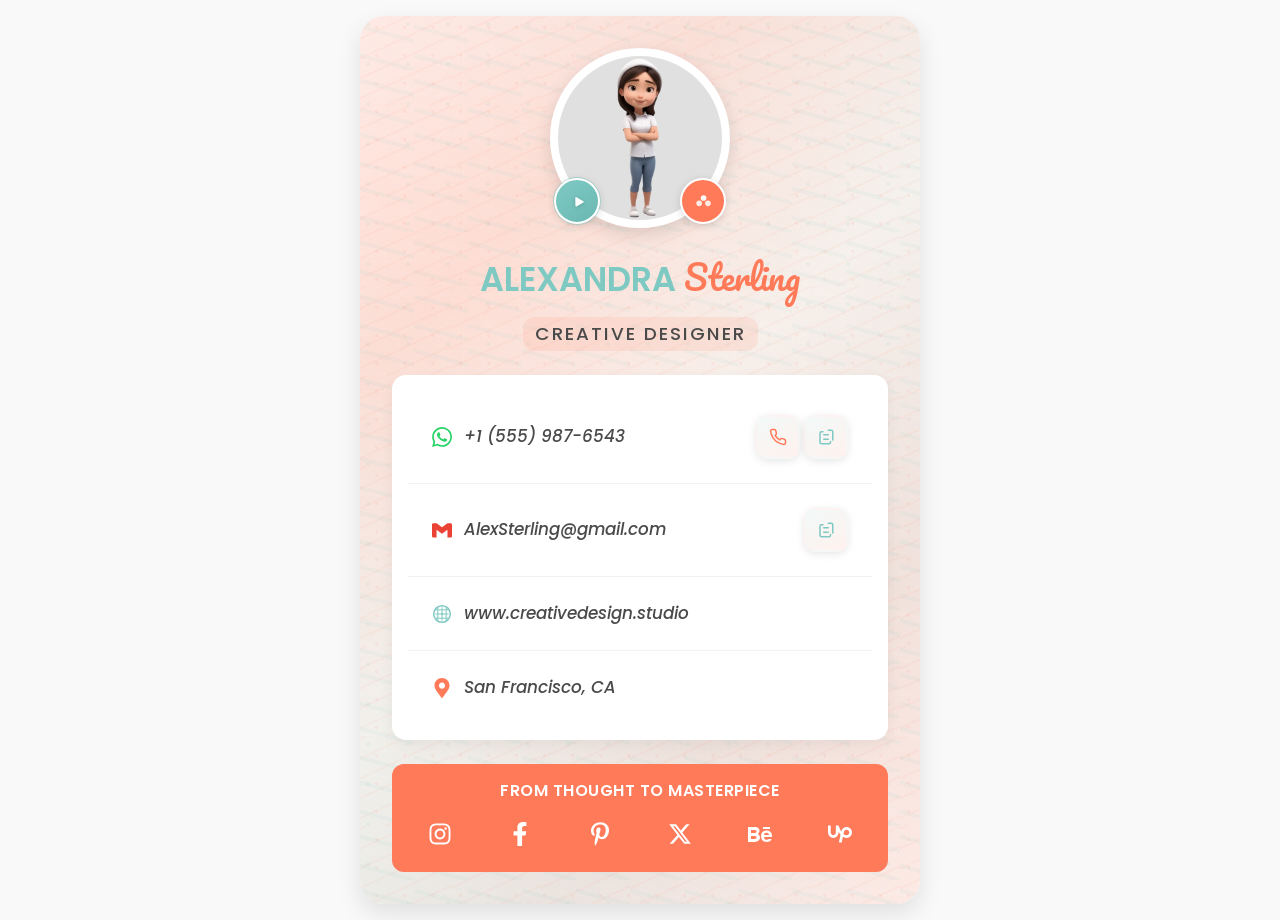
==== index.html @ e5731278 "Add files via upload" ====
<!DOCTYPE html>
<html lang="en">
<head>
  <meta charset="UTF-8">
  <meta name="viewport" content="width=device-width, initial-scale=1.0, viewport-fit=cover">
  <meta name="theme-color" content="#7FC9C3">
  <title>Alexandra Sterling - Creative Designer</title>
  
  <!-- Favicon and Icons -->
  <link rel="icon" type="image/svg+xml" href="assets/icons/favicon/svg/favicon.svg">
  <link rel="icon" type="image/x-icon" href="assets/icons/favicon/ico/favicon.ico">
  <link rel="icon" type="image/png" sizes="16x16" href="assets/icons/favicon/png/favicon-16x16.png">
  <link rel="icon" type="image/png" sizes="32x32" href="assets/icons/favicon/png/favicon-32x32.png">
  <link rel="apple-touch-icon" sizes="180x180" href="assets/icons/favicon/png/apple-touch-icon.png">
  <link rel="icon" type="image/png" sizes="192x192" href="assets/icons/favicon/png/android-chrome-192x192.png">
  <link rel="icon" type="image/png" sizes="512x512" href="assets/icons/favicon/png/android-chrome-512x512.png">
  <link rel="manifest" href="/manifest.webmanifest">
  <script>
    (function() {
      window.__dbcInstallPromptEvent = null;

      function captureInstallPrompt(event) {
        event.preventDefault();
        window.__dbcInstallPromptEvent = event;
        window.dispatchEvent(new CustomEvent('dbcinstallpromptready', { detail: event }));
      }

      window.addEventListener('beforeinstallprompt', captureInstallPrompt);

      if (!('serviceWorker' in navigator) || window.location.protocol === 'file:') {
        return;
      }

      navigator.serviceWorker.register('/sw.js', { scope: '/' })
        .then(function() { return navigator.serviceWorker.ready; })
        .then(function() {
          window.dispatchEvent(new CustomEvent('dbcserviceworkerready'));
        })
        .catch(function() {});

      navigator.serviceWorker.addEventListener('controllerchange', function() {
        if (!navigator.serviceWorker.controller) {
          return;
        }

        try {
          if (sessionStorage.getItem('dbc-sw-reloaded') === '1') {
            return;
          }
          sessionStorage.setItem('dbc-sw-reloaded', '1');
        } catch (error) {
          return;
        }

        window.location.reload();
      });
    })();
  </script>
  <meta name="mobile-web-app-capable" content="yes">
  <meta name="apple-mobile-web-app-capable" content="yes">
  <meta name="apple-mobile-web-app-status-bar-style" content="default">
  <meta name="apple-mobile-web-app-title" content="Alexandra Sterling">
  
  <!-- Meta Tags for Better SEO and Social Sharing -->
  <meta name="description" content="Alexandra Sterling - Creative Designer. From Thought to Masterpiece. Professional web design and creative services.">
  <meta name="keywords" content="Alexandra Sterling, Creative Designer, Web Design, UI/UX, Digital Business Card">
  <meta name="author" content="Alexandra Sterling">
  
  <!-- Open Graph Meta Tags -->
  <meta property="og:title" content="Alexandra Sterling - Creative Designer">
  <meta property="og:description" content="Professional Creative Designer - From Thought to Masterpiece">
  <meta property="og:type" content="website">
  <meta property="og:site_name" content="Alexandra Sterling">
  <meta property="og:image" content="assets/images/Owner.webp">
  
  <!-- Twitter Card Meta Tags -->
  <meta name="twitter:card" content="summary_large_image">
  <meta name="twitter:title" content="Alexandra Sterling - Creative Designer">
  <meta name="twitter:description" content="Professional Creative Designer - From Thought to Masterpiece">
  <meta name="twitter:image" content="assets/images/Owner.webp">
  
  <link rel="canonical" href="/">
  <!-- Google Fonts -->
  <link rel="preconnect" href="https://fonts.googleapis.com">
  <link rel="preconnect" href="https://fonts.gstatic.com" crossorigin>
  <link href="https://fonts.googleapis.com/css2?family=Pacifico&family=Poppins:wght@300;400;500;600&display=swap" rel="stylesheet">
  <link rel="preload" href="assets/images/Owner.webp" as="image" type="image/webp">
  
  <!-- CSS Modules -->
  <link rel="stylesheet" href="styles/variables.css">
  <link rel="stylesheet" href="styles/base.css">
  <link rel="stylesheet" href="styles/components.css">
  <link rel="stylesheet" href="styles/animations.css">
  <link rel="stylesheet" href="styles/responsive.css">
</head>
<body>
  <a class="skip-link" href="#main-content">Skip to card content</a>

  <!-- PWA Install Banner -->
  <div id="install-banner"
       class="install-banner"
       role="dialog"
       aria-labelledby="install-banner-title"
       aria-hidden="true"
       hidden>
    <div class="install-banner__panel">
      <div class="install-banner__accent-bar" aria-hidden="true"></div>
      <button type="button"
              class="install-banner__close"
              aria-label="Close install prompt">
        <svg width="18" height="18" viewBox="0 0 24 24" fill="currentColor" aria-hidden="true">
          <path d="M19 6.41L17.59 5 12 10.59 6.41 5 5 6.41 10.59 12 5 17.59 6.41 19 12 13.41 17.59 19 19 17.59 13.41 12z"/>
        </svg>
      </button>
      <div class="install-banner__content">
        <div class="install-banner__title-row">
          <span class="install-banner__icon" aria-hidden="true">
            <svg width="18" height="18" viewBox="0 0 24 24" fill="none">
              <path d="M12 2L3 7v10l9 5 9-5V7l-9-5z" stroke="currentColor" stroke-width="1.8" stroke-linejoin="round"/>
              <path d="M12 12l9-5M12 12v10M12 12L3 7" stroke="currentColor" stroke-width="1.8" stroke-linejoin="round"/>
            </svg>
          </span>
          <div class="install-banner__copy">
            <h2 id="install-banner-title" class="install-banner__title">Install Card</h2>
            <p class="install-banner__text">One-tap access anytime.</p>
          </div>
        </div>
        <p class="install-banner__guide" id="install-banner-guide" hidden aria-live="polite"></p>
      </div>
      <div class="install-banner__actions">
        <button type="button" class="install-banner__action">Install</button>
        <button type="button" class="install-banner__dismiss">Not now</button>
      </div>
    </div>
  </div>

  <article id="main-content" class="business-card">
    <header>
      <figure class="avatar-container">
        <!-- Avatar Image -->
        <img id="avatar" 
             class="avatar" 
             src="assets/images/Owner.webp" 
             alt="Profile photo of Alexandra Sterling" 
             loading="lazy">

        <!-- Showcase video — bottom-left play trigger -->
        <button type="button"
                id="showcase-play-btn"
                class="showcase-play"
                aria-label="Play studio moment"
                aria-haspopup="dialog"
                aria-controls="video-modal"
                hidden>
          <span class="showcase-play__ring" aria-hidden="true"></span>
          <svg class="showcase-play__icon" viewBox="0 0 24 24" fill="none" aria-hidden="true">
            <path d="M9.5 7.2v9.6c0 .62.67 1.01 1.22.72l7.8-4.56a.85.85 0 000-1.44l-7.8-4.56A.85.85 0 009.5 7.2z" fill="currentColor"/>
          </svg>
        </button>
        
        <!-- Action Flower: QR · Save · Share -->
        <div class="action-flower" id="action-flower">
          <button type="button"
                  class="action-flower__hub"
                  aria-expanded="false"
                  aria-controls="action-flower-petals"
                  aria-label="Open card actions">
            <svg class="action-flower__hub-icon action-flower__hub-icon--bud" viewBox="0 0 24 24" fill="none" aria-hidden="true">
              <circle cx="12" cy="8" r="3.2" fill="white" opacity="0.95"/>
              <circle cx="7" cy="14" r="3.2" fill="white" opacity="0.85"/>
              <circle cx="17" cy="14" r="3.2" fill="white" opacity="0.85"/>
            </svg>
            <svg class="action-flower__hub-icon action-flower__hub-icon--close" viewBox="0 0 24 24" fill="none" aria-hidden="true">
              <path d="M18 6L6 18M6 6l12 12" stroke="white" stroke-width="2.2" stroke-linecap="round"/>
            </svg>
          </button>

          <div class="action-flower__petals" id="action-flower-petals" role="group" aria-label="Card actions">
            <button type="button"
                    class="action-flower__petal action-flower__petal--qr"
                    aria-label="View QR code"
                    tabindex="-1">
              <svg viewBox="0 0 24 24" fill="none" aria-hidden="true">
                <rect x="2" y="2" width="6" height="6" rx="0.8" fill="white"/>
                <rect x="3.5" y="3.5" width="3" height="3" rx="0.4" fill="currentColor"/>
                <rect x="16" y="2" width="6" height="6" rx="0.8" fill="white"/>
                <rect x="17.5" y="3.5" width="3" height="3" rx="0.4" fill="currentColor"/>
                <rect x="2" y="16" width="6" height="6" rx="0.8" fill="white"/>
                <rect x="3.5" y="17.5" width="3" height="3" rx="0.4" fill="currentColor"/>
                <rect x="10" y="10" width="1" height="1" fill="white"/>
                <rect x="14" y="10" width="1" height="1" fill="white"/>
                <rect x="18" y="10" width="1" height="1" fill="white"/>
                <rect x="11" y="14" width="1" height="1" fill="white"/>
                <rect x="16" y="14" width="1" height="1" fill="white"/>
                <rect x="20" y="14" width="1" height="1" fill="white"/>
                <rect x="14" y="18" width="1" height="1" fill="white"/>
                <rect x="18" y="18" width="1" height="1" fill="white"/>
              </svg>
            </button>

            <button type="button"
                    class="action-flower__petal action-flower__petal--save"
                    aria-label="Save contact"
                    tabindex="-1">
              <svg viewBox="0 0 24 24" fill="none" aria-hidden="true">
                <path d="M12 12c2.21 0 4-1.79 4-4s-1.79-4-4-4-4 1.79-4 4 1.79 4 4 4z" fill="white"/>
                <path d="M6 20v-1.2c0-2.21 3.58-4 6-4s6 1.79 6 4V20" stroke="white" stroke-width="2" stroke-linecap="round"/>
                <path d="M17 8v5M14.5 10.5H19.5" stroke="white" stroke-width="1.8" stroke-linecap="round"/>
              </svg>
            </button>

            <button type="button"
                    class="action-flower__petal action-flower__petal--share"
                    aria-label="Share card"
                    tabindex="-1">
              <svg viewBox="0 0 24 24" fill="currentColor" aria-hidden="true">
                <path d="M18 16.08c-.76 0-1.44.3-1.96.77L8.91 12.7c.05-.23.09-.46.09-.7s-.04-.47-.09-.7l7.05-4.11c.54.5 1.25.81 2.04.81 1.66 0 3-1.34 3-3s-1.34-3-3-3-3 1.34-3 3c0 .24.04.47.09.7L8.04 9.81C7.5 9.31 6.79 9 6 9c-1.66 0-3 1.34-3 3s1.34 3 3 3c.79 0 1.5-.31 2.04-.81l7.12 4.16c-.05.21-.08.43-.08.65 0 1.61 1.31 2.92 2.92 2.92s2.92-1.31 2.92-2.92-1.31-2.92-2.92-2.92z"/>
              </svg>
            </button>
          </div>
        </div>
      </figure>
      
      <div class="name-section">
        <h1 class="name">
          <span class="first-name">ALEXANDRA</span>
          <span class="last-name">Sterling</span>
        </h1>
        <p class="role">CREATIVE DESIGNER</p>
      </div>
    </header>
    
    <address class="contact-card">
      <!-- WhatsApp Contact Row -->
      <div class="contact-row whatsapp-row" 
           tabindex="0" 
           role="button"
           aria-label="Message on WhatsApp">
        <svg class="contact-icon whatsapp-icon" xmlns="http://www.w3.org/2000/svg" viewBox="0 0 24 24" aria-hidden="true">
          <path fill="currentColor" d="M17.472 14.382c-.297-.149-1.758-.867-2.03-.967-.273-.099-.471-.148-.67.15-.197.297-.767.966-.94 1.164-.173.199-.347.223-.644.075-.297-.15-1.255-.463-2.39-1.475-.883-.788-1.48-1.761-1.653-2.059-.173-.297-.018-.458.13-.606.134-.133.298-.347.446-.52.149-.174.198-.298.298-.497.099-.198.05-.371-.025-.52-.075-.149-.669-1.612-.916-2.207-.242-.579-.487-.5-.669-.51-.173-.008-.371-.01-.57-.01-.198 0-.52.074-.792.372-.272.297-1.04 1.016-1.04 2.479 0 1.462 1.065 2.875 1.213 3.074.149.198 2.096 3.2 5.077 4.487.709.306 1.262.489 1.694.625.712.227 1.36.195 1.871.118.571-.085 1.758-.719 2.006-1.413.248-.694.248-1.289.173-1.413-.074-.124-.272-.198-.57-.347m-5.421 7.403h-.004a9.87 9.87 0 01-5.031-1.378l-.361-.214-3.741.982.998-3.648-.235-.374a9.86 9.86 0 01-1.51-5.26c.001-5.45 4.436-9.884 9.888-9.884 2.64 0 5.122 1.03 6.988 2.898a9.825 9.825 0 012.893 6.994c-.003 5.45-4.437 9.884-9.885 9.884m8.413-18.297A11.815 11.815 0 0012.05 0C5.495 0 .16 5.335.157 11.892c0 2.096.547 4.142 1.588 5.945L.057 24l6.305-1.654a11.882 11.882 0 005.683 1.448h.005c6.554 0 11.89-5.335 11.893-11.893A11.821 11.821 0 0020.885 3.488"/>
        </svg>
        <span class="contact-text">+1 (555) 987-6543</span>
        <div class="contact-row__actions">
          <a href="tel:+15559876543"
             class="call-btn"
             aria-label="Call Alexandra Sterling"
             title="Call phone number">
            <svg width="18" height="18" viewBox="0 0 24 24" fill="none" aria-hidden="true">
              <path d="M22 16.92v3a2 2 0 01-2.18 2 19.79 19.79 0 01-8.63-3.07 19.5 19.5 0 01-6-6 19.79 19.79 0 01-3.07-8.67A2 2 0 014.11 2h3a2 2 0 012 1.72c.127.96.361 1.903.7 2.81a2 2 0 01-.45 2.11L8.09 9.91a16 16 0 006 6l1.27-1.27a2 2 0 012.11-.45c.907.339 1.85.573 2.81.7A2 2 0 0122 16.92z" stroke="currentColor" stroke-width="2" stroke-linecap="round" stroke-linejoin="round"/>
            </svg>
          </a>
          <button class="copy-btn" 
                  aria-label="Copy WhatsApp number"
                  title="Copy WhatsApp number">
            <svg class="copy-icon" width="18" height="18" viewBox="0 0 24 24" fill="none" aria-hidden="true">
              <path d="M8 5H6C4.89543 5 4 5.89543 4 7V19C4 20.1046 4.89543 21 6 21H16C17.1046 21 18 20.1046 18 19V18" stroke="currentColor" stroke-width="2" stroke-linecap="round" stroke-linejoin="round"/>
              <path d="M15 3H19C20.1046 3 21 3.89543 21 5V16" stroke="currentColor" stroke-width="2" stroke-linecap="round" stroke-linejoin="round"/>
              <path d="M9 15H15" stroke="currentColor" stroke-width="2" stroke-linecap="round" stroke-linejoin="round"/>
              <path d="M9 9H15" stroke="currentColor" stroke-width="2" stroke-linecap="round" stroke-linejoin="round"/>
            </svg>
            <svg class="checkmark-icon" width="18" height="18" viewBox="0 0 24 24" fill="none" aria-hidden="true">
              <path d="M20 6L9 17L4 12" stroke="currentColor" stroke-width="2" stroke-linecap="round" stroke-linejoin="round"/>
            </svg>
          </button>
        </div>
      </div>
      
      <!-- Gmail Contact Row -->
      <div class="contact-row gmail-row" 
           tabindex="0" 
           role="button"
           aria-label="Send email via Gmail">
        <svg class="contact-icon gmail-icon" xmlns="http://www.w3.org/2000/svg" viewBox="0 0 24 24" aria-hidden="true">
          <path fill="currentColor" d="M24 5.457v13.909c0 .904-.732 1.636-1.636 1.636h-3.819V11.73L12 16.64l-6.545-4.91v9.273H1.636A1.636 1.636 0 0 1 0 19.366V5.457c0-.904.732-1.636 1.636-1.636h3.819l6.545 4.91 6.545-4.91h3.819c.904 0 1.636.732 1.636 1.636z"/>
        </svg>
        <span class="contact-text">AlexSterling@gmail.com</span>
        <button class="copy-btn" 
                aria-label="Copy Gmail address"
                title="Copy Gmail address">
          <svg class="copy-icon" width="18" height="18" viewBox="0 0 24 24" fill="none" aria-hidden="true">
            <path d="M8 5H6C4.89543 5 4 5.89543 4 7V19C4 20.1046 4.89543 21 6 21H16C17.1046 21 18 20.1046 18 19V18" stroke="currentColor" stroke-width="2" stroke-linecap="round" stroke-linejoin="round"/>
            <path d="M15 3H19C20.1046 3 21 3.89543 21 5V16" stroke="currentColor" stroke-width="2" stroke-linecap="round" stroke-linejoin="round"/>
            <path d="M9 15H15" stroke="currentColor" stroke-width="2" stroke-linecap="round" stroke-linejoin="round"/>
            <path d="M9 9H15" stroke="currentColor" stroke-width="2" stroke-linecap="round" stroke-linejoin="round"/>
          </svg>
          <svg class="checkmark-icon" width="18" height="18" viewBox="0 0 24 24" fill="none" aria-hidden="true">
            <path d="M20 6L9 17L4 12" stroke="currentColor" stroke-width="2" stroke-linecap="round" stroke-linejoin="round"/>
          </svg>
        </button>
      </div>
      
      <!-- Website Contact Row -->
      <div class="contact-row website-row" 
           tabindex="0" 
           role="button"
           aria-label="Visit website">
        <svg class="contact-icon website-icon" xmlns="http://www.w3.org/2000/svg" viewBox="0 0 24 24" aria-hidden="true">
          <!-- Universal Website Icon - Classic Globe with Grid -->
          <!-- Outer circle -->
          <circle cx="12" cy="12" r="10" fill="none" stroke="currentColor" stroke-width="1.8"/>
          
          <!-- Vertical grid lines -->
          <line x1="7" y1="4" x2="7" y2="20" stroke="currentColor" stroke-width="1.2"/>
          <line x1="12" y1="4" x2="12" y2="20" stroke="currentColor" stroke-width="1.2"/>
          <line x1="17" y1="4" x2="17" y2="20" stroke="currentColor" stroke-width="1.2"/>
          
          <!-- Horizontal grid lines -->
          <line x1="4" y1="7" x2="20" y2="7" stroke="currentColor" stroke-width="1.2"/>
          <line x1="4" y1="12" x2="20" y2="12" stroke="currentColor" stroke-width="1.2"/>
          <line x1="4" y1="17" x2="20" y2="17" stroke="currentColor" stroke-width="1.2"/>
          
          <!-- Designer touch: Subtle center dot for visual balance -->
          <circle cx="12" cy="12" r="1.5" fill="currentColor" opacity="0.6"/>
        </svg>
        <span class="contact-text">www.creativedesign.studio</span>
      </div>
      
      <!-- Address Contact Row -->
      <div class="contact-row location-row" 
           tabindex="0" 
           role="button"
           aria-label="Get directions to San Francisco, CA">
        <svg class="contact-icon" xmlns="http://www.w3.org/2000/svg" viewBox="0 0 384 512" aria-hidden="true">
          <path fill="currentColor" d="M172.268 501.67C26.97 291.031 0 269.413 0 192 0 85.961 85.961 0 192 0s192 85.961 192 192c0 77.413-26.97 99.031-172.268 309.67-9.535 13.774-29.93 13.773-39.464 0zM192 272c44.183 0 80-35.817 80-80s-35.817-80-80-80-80 35.817-80 80 35.817 80 80 80z"></path>
        </svg>
        <span class="contact-text">San Francisco, CA</span>
      </div>
    </address>
    
    <footer class="social-bar">
      <p class="social-slogan">From Thought to Masterpiece</p>
      <nav class="social-icons" aria-label="Social Media Links">
        <!-- Instagram -->
        <a href="javascript:void(0)" 
           aria-label="Instagram profile"
           title="Visit Instagram profile">
          <svg class="social-icon" xmlns="http://www.w3.org/2000/svg" viewBox="0 0 448 512" fill="white" aria-hidden="true">
            <path d="M224.1 141c-63.6 0-114.9 51.3-114.9 114.9s51.3 114.9 114.9 114.9S339 319.5 339 255.9 287.7 141 224.1 141zm0 189.6c-41.1 0-74.7-33.5-74.7-74.7s33.5-74.7 74.7-74.7 74.7 33.5 74.7 74.7-33.6 74.7-74.7 74.7zm146.4-194.3c0 14.9-12 26.8-26.8 26.8-14.9 0-26.8-12-26.8-26.8s12-26.8 26.8-26.8 26.8 12 26.8 26.8zm76.1 27.2c-1.7-35.9-9.9-67.7-36.2-93.9-26.2-26.2-58-34.4-93.9-36.2-37-2.1-147.9-2.1-184.9 0-35.8 1.7-67.6 9.9-93.9 36.1s-34.4 58-36.2 93.9c-2.1 37-2.1 147.9 0 184.9 1.7 35.9 9.9 67.7 36.2 93.9s58 34.4 93.9 36.2c37 2.1 147.9 2.1 184.9 0 35.9-1.7 67.7-9.9 93.9-36.2 26.2-26.2 34.4-58 36.2-93.9 2.1-37 2.1-147.8 0-184.8zM398.8 388c-7.8 19.6-22.9 34.7-42.6 42.6-29.5 11.7-99.5 9-132.1 9s-102.7 2.6-132.1-9c-19.6-7.8-34.7-22.9-42.6-42.6-11.7-29.5-9-99.5-9-132.1s-2.6-102.7 9-132.1c7.8-19.6 22.9-34.7 42.6-42.6 29.5-11.7 99.5-9 132.1-9s102.7-2.6 132.1 9c19.6 7.8 34.7 22.9 42.6 42.6 11.7 29.5 9 99.5 9 132.1s2.7 102.7-9 132.1z"></path>
          </svg>
        </a>
        
        <!-- Facebook -->
        <a href="javascript:void(0)" 
           aria-label="Facebook profile"
           title="Visit Facebook profile">
          <svg class="social-icon" xmlns="http://www.w3.org/2000/svg" viewBox="0 0 320 512" fill="white" aria-hidden="true">
            <path d="M279.14 288l14.22-92.66h-88.91v-60.13c0-25.35 12.42-50.06 52.24-50.06h40.42V6.26S260.43 0 225.36 0c-73.22 0-121.08 44.38-121.08 124.72v70.62H22.89V288h81.39v224h100.17V288z"></path>
          </svg>
        </a>
        
        <!-- Pinterest -->
        <a href="javascript:void(0)" 
           aria-label="Pinterest profile"
           title="Visit Pinterest profile">
          <svg class="social-icon" xmlns="http://www.w3.org/2000/svg" viewBox="0 0 384 512" fill="white" aria-hidden="true">
            <path d="M204 6.5C101.4 6.5 0 74.9 0 185.6 0 256 39.6 296 63.6 296c9.9 0 15.6-27.6 15.6-35.4 0-9.3-23.7-29.1-23.7-67.8 0-80.4 61.2-137.4 140.4-137.4 68.1 0 118.5 38.7 118.5 109.8 0 53.1-21.3 152.7-90.3 152.7-24.9 0-46.2-18-46.2-43.8 0-37.8 26.4-74.4 26.4-113.4 0-66.2-93.9-54.2-93.9 25.8 0 16.8 2.1 35.4 9.6 50.7-13.8 59.4-42 147.9-42 209.1 0 18.9 2.7 37.5 4.5 56.4 3.4 3.8 1.7 3.4 6.9 1.5 50.4-69 48.6-82.5 71.4-172.8 12.3 23.4 44.1 36 69.3 36 106.2 0 153.9-103.5 153.9-196.8C384 71.3 298.2 6.5 204 6.5z"></path>
          </svg>
        </a>
        
        <!-- X (Twitter) -->
        <a href="javascript:void(0)" 
           aria-label="X profile"
           title="Visit X profile">
          <svg class="social-icon" xmlns="http://www.w3.org/2000/svg" viewBox="0 0 24 24" fill="white" aria-hidden="true">
            <path d="M18.244 2.25h3.308l-7.227 8.26 8.502 11.24H16.17l-5.214-6.817L4.99 21.75H1.68l7.73-8.835L1.254 2.25H8.08l4.713 6.231zm-1.161 17.52h1.833L7.084 4.126H5.117z"/>
          </svg>
        </a>
        
        <!-- Behance -->
        <a href="javascript:void(0)" 
           aria-label="Behance profile"
           title="Visit Behance profile">
          <svg class="social-icon" xmlns="http://www.w3.org/2000/svg" viewBox="0 0 24 24" fill="white" aria-hidden="true">
            <path d="M22 7h-7v-2h7v2zm1.726 10c-.442 1.297-2.029 3-5.101 3-3.074 0-5.564-1.729-5.564-5.675 0-3.91 2.325-5.92 5.466-5.92 3.082 0 4.964 1.782 5.375 4.426.078.506.109 1.188.095 2.14h-8.027c.13 3.211 3.483 3.312 4.588 2.029h3.168zm-7.686-4h4.965c-.105-1.547-1.136-2.219-2.477-2.219-1.466 0-2.35.782-2.488 2.219zm-9.574 6.988h-6.466v-14.967h6.953c5.476.081 5.58 5.444 2.72 6.906 3.461 1.26 3.577 8.061-3.207 8.061zm-3.466-8.988h3.584c2.508 0 2.906-3-.312-3h-3.272v3zm3.391 3h-3.391v3.016h3.341c3.055 0 2.868-3.016.05-3.016z"/>
          </svg>
        </a>
        
        <!-- Upwork -->
        <a href="javascript:void(0)" 
           aria-label="Upwork profile"
           title="Visit Upwork profile">
          <svg class="social-icon" xmlns="http://www.w3.org/2000/svg" viewBox="0 0 24 24" fill="white" aria-hidden="true">
            <path d="M18.561 13.158c-1.102 0-2.135-.467-3.074-1.227l.228-1.076.008-.042c.207-1.143.849-3.06 2.839-3.06 1.492 0 2.703 1.212 2.703 2.703-.001 1.489-1.212 2.702-2.704 2.702zm0-8.14c-2.539 0-4.51 1.649-5.31 4.366-1.22-1.834-2.148-4.036-2.687-5.892H7.828v7.112c-.002 1.406-1.141 2.546-2.547 2.548-1.405-.002-2.543-1.143-2.545-2.548V3.492H0v7.112c0 2.914 2.37 5.303 5.281 5.303 2.913 0 5.283-2.389 5.283-5.303v-1.19c.529 1.107 1.182 2.229 1.974 3.221l-1.673 7.873h2.797l1.213-5.71c1.063.679 2.285 1.109 3.686 1.109 3 0 5.439-2.452 5.439-5.45 0-3-2.439-5.439-5.439-5.439z"/>
          </svg>
        </a>
      </nav>
    </footer>
  </article>

  <!-- Owner Showcase Video Modal -->
  <div id="video-modal" class="modal video-modal" role="dialog" aria-modal="true" aria-labelledby="video-modal-title" aria-describedby="video-modal-caption" aria-hidden="true">
    <div class="modal-backdrop" aria-hidden="true"></div>
    <div class="modal-content">
      <header class="modal-header video-modal__header">
        <div class="video-modal__heading">
          <p class="video-modal__eyebrow" id="video-modal-eyebrow">Studio Moment</p>
          <h2 id="video-modal-title">Design in Motion</h2>
          <p class="video-modal__caption" id="video-modal-caption">Colour, form, and the journey from thought to masterpiece.</p>
        </div>
        <button type="button" class="modal-close video-modal__close" aria-label="Close video">
          <svg width="24" height="24" viewBox="0 0 24 24" fill="currentColor" aria-hidden="true">
            <path d="M19 6.41L17.59 5 12 10.59 6.41 5 5 6.41 10.59 12 5 17.59 6.41 19 12 13.41 17.59 19 19 17.59 13.41 12z"/>
          </svg>
        </button>
      </header>
      <div class="modal-body video-modal__body">
        <div class="video-container">
          <div class="video-embed">
            <iframe
              id="profileVideoFrame"
              data-src="https://www.youtube.com/embed/2Ri8f-wqonE?playsinline=1&amp;rel=0&amp;modestbranding=1"
              title="YouTube video player"
              allow="accelerometer; autoplay; clipboard-write; encrypted-media; gyroscope; picture-in-picture; web-share"
              referrerpolicy="strict-origin-when-cross-origin"
              allowfullscreen
              loading="lazy"></iframe>
          </div>
        </div>
      </div>
    </div>
  </div>

  <!-- QR Code Modal -->
  <div id="qr-modal" class="modal" role="dialog" aria-labelledby="qr-modal-title" aria-hidden="true">
    <div class="modal-backdrop" aria-hidden="true"></div>
    <div class="modal-content">
      <header class="modal-header">
        <h2 id="qr-modal-title">QR Code</h2>
        <button class="modal-close" aria-label="Close modal">
          <svg width="24" height="24" viewBox="0 0 24 24" fill="currentColor" aria-hidden="true">
            <path d="M19 6.41L17.59 5 12 10.59 6.41 5 5 6.41 10.59 12 5 17.59 6.41 19 12 13.41 17.59 19 19 17.59 13.41 12z"/>
          </svg>
        </button>
      </header>
      <div class="modal-body">
        <div class="qr-code-container">
          <img src="assets/images/MYQR.png" 
               alt="QR code for business contact" 
               class="qr-code-image"
               loading="lazy">
        </div>
        <button class="download-btn" aria-label="Download QR code">
          <svg width="16" height="16" viewBox="0 0 24 24" fill="currentColor" aria-hidden="true">
            <path d="M19 9h-4V3H9v6H5l7 7 7-7zM5 18v2h14v-2H5z"/>
          </svg>
          Download QR Code
        </button>
      </div>
    </div>
  </div>

  <!-- JavaScript Modules -->
  <script src="js/utils/clipboard.js"></script>
  <script src="js/utils/accessibility.js"></script>
  <script src="js/utils/contactLinks.js"></script>
  <script src="js/utils/vcard.js"></script>
  <script src="js/utils/share.js"></script>
  <script src="js/components/ContactRow.js"></script>
  <script src="js/components/SocialBar.js"></script>
  <script src="js/components/QRModal.js"></script>
  <script src="js/components/VideoModal.js?v=2"></script>
  <script src="js/components/ActionFlower.js"></script>
  <script src="js/components/InstallBanner.js?v=8"></script>
  <script src="js/main.js"></script>
</body>
</html>
---- styles/variables.css ----
/* 
==========================================================================
CSS Variables - Theme System
==========================================================================
Central theme configuration for the digital business card.
Modify these variables to customize colors, typography, and spacing.
==========================================================================
*/

:root {
  /* Color Palette - Enhanced Creative Designer Theme */
  --bg1: #FFF0EC;
  --bg2: #FDE2DA;
  --bg3: #F8F4F0; /* Additional warm tone for depth */
  --bg4: #F0E6E1; /* Subtle contrast layer */
  --accent-1: #7FC9C3; /* Teal for first name */
  --accent-2: #FF7A59; /* Coral for surname & social bar */
  --accent-3: #6BB6B0; /* Deeper teal for shadows */
  --accent-4: #E85D47; /* Deeper coral for highlights */
  --card-bg: #ffffff;
  --text: #4A4A4A;
  --muted: #8D8D8D;
  
  /* Creative Designer Background Colors - Enhanced for Design Profession */
  --designer-bg-primary: linear-gradient(135deg, #FFF0EC 0%, #FDE2DA 25%, #F8F4F0 50%, #F0E6E1 75%, #FFF0EC 100%);
  --designer-bg-secondary: linear-gradient(45deg, rgba(127, 201, 195, 0.08) 0%, rgba(255, 122, 89, 0.06) 50%, rgba(127, 201, 195, 0.04) 100%);
  --designer-bg-pattern: linear-gradient(30deg, rgba(255, 255, 255, 0.1) 0%, transparent 50%, rgba(255, 255, 255, 0.05) 100%);
  
  /* Creative Designer Tool Patterns - Design Profession Specific */
  --paintbrush-strokes: 
    repeating-linear-gradient(
      15deg,
      transparent 0px,
      transparent 12px,
      rgba(127, 201, 195, 0.08) 12px,
      rgba(127, 201, 195, 0.08) 16px,
      transparent 16px,
      transparent 28px
    );
  --pencil-sketches:
    repeating-linear-gradient(
      -25deg,
      transparent 0px,
      transparent 8px,
      rgba(255, 122, 89, 0.06) 8px,
      rgba(255, 122, 89, 0.06) 10px,
      transparent 10px,
      transparent 18px
    );
  --color-palette-dots:
    radial-gradient(circle at 20% 20%, rgba(127, 201, 195, 0.12) 2px, transparent 2px),
    radial-gradient(circle at 60% 40%, rgba(255, 122, 89, 0.1) 1.5px, transparent 1.5px),
    radial-gradient(circle at 80% 70%, rgba(127, 201, 195, 0.08) 1px, transparent 1px);
  --design-grid-lines:
    repeating-linear-gradient(
      90deg,
      transparent 0px,
      transparent 24px,
      rgba(255, 255, 255, 0.04) 24px,
      rgba(255, 255, 255, 0.04) 25px
    ),
    repeating-linear-gradient(
      0deg,
      transparent 0px,
      transparent 24px,
      rgba(255, 255, 255, 0.04) 24px,
      rgba(255, 255, 255, 0.04) 25px
    );
  
  /* Typography */
  --font-primary: 'Poppins', system-ui, -apple-system, "Segoe UI", Roboto, "Helvetica Neue", Arial, sans-serif;
  --font-script: 'Pacifico', cursive, serif;
  
  /* System font alternatives if Google Fonts not preferred */
  --system-primary: system-ui, -apple-system, "Segoe UI", Roboto, "Helvetica Neue", Arial, sans-serif;
  --system-script: cursive, serif;
  
  /* Spacing System */
  --space-xs: 0.25rem;
  --space-sm: 0.5rem;
  --space-md: 1rem;
  --space-lg: 1.5rem;
  --space-xl: 2rem;
  
  /* Social Icons Progressive Spacing */
  --social-gap-compact: 0.5rem;  /* 8px for ultra-small screens */
  --social-gap-optimal: 0.75rem; /* 12px for optimal mobile experience */
  
  /* Border Radius */
  --radius-sm: 4px;
  --radius-md: 12px;
  --radius-lg: 14px;
  --radius-xl: 24px;
  
  /* Shadows */
  --shadow-sm: 0 5px 15px rgba(0, 0, 0, 0.05);
  --shadow-md: 0 10px 25px rgba(0, 0, 0, 0.1);
  --shadow-lg: 0 15px 30px rgba(0, 0, 0, 0.15);
  
  /* Transitions */
  --transition-fast: 0.18s ease;
  --transition-normal: 0.3s ease;
}
---- styles/base.css ----
/* 
==========================================================================
Base Styles - Reset and Foundation
==========================================================================
Global reset styles and base typography for the business card application.
==========================================================================
*/

/* Reset and Box Model */
*,
*::before,
*::after {
  margin: 0;
  padding: 0;
  box-sizing: border-box;
}

html {
  overflow-x: hidden;
  -webkit-text-size-adjust: 100%;
  text-size-adjust: 100%;
}

/* Body and Layout */
body {
  font-family: var(--font-primary);
  color: var(--text);
  line-height: 1.5;
  min-height: 100vh;
  min-height: 100dvh;
  overflow-x: hidden;
  display: flex;
  flex-direction: column;
  justify-content: center;
  align-items: center;
  background-color: #f9f9f9;
  padding:
    max(var(--space-md), env(safe-area-inset-top))
    max(var(--space-md), env(safe-area-inset-right))
    max(var(--space-md), env(safe-area-inset-bottom))
    max(var(--space-md), env(safe-area-inset-left));
}

.skip-link {
  position: absolute;
  top: -100%;
  left: var(--space-md);
  z-index: 2000;
  background-color: var(--accent-2);
  color: #fff;
  padding: var(--space-sm) var(--space-md);
  border-radius: var(--radius-md);
  text-decoration: none;
  font-weight: 500;
}

.skip-link:focus {
  top: max(var(--space-md), env(safe-area-inset-top));
  outline: 2px solid var(--accent-1);
  outline-offset: 2px;
}

/* Focus States for Accessibility */
a:focus,
button:focus {
  outline: 2px solid var(--accent-2);
  outline-offset: 2px;
}

.action-flower__hub,
.action-flower__petal {
  outline: none !important;
}

.action-flower__hub:focus,
.action-flower__hub:focus-visible,
.action-flower__petal:focus,
.action-flower__petal:focus-visible {
  outline: none !important;
  outline-offset: 0 !important;
}

.call-btn:focus,
.call-btn:focus-visible {
  outline: none !important;
  outline-offset: 0 !important;
}

/* Accessibility - Reduced Motion */
@media (prefers-reduced-motion: reduce) {
  *,
  *::before,
  *::after {
    animation-duration: 0.01ms !important;
    animation-iteration-count: 1 !important;
    transition-duration: 0.01ms !important;
    scroll-behavior: auto !important;
  }
  
  /* Disable creative designer background animation for users who prefer reduced motion */
  .business-card::after {
    animation: none !important;
    background-position: 0% 0%, 0% 0%, 0% 0%, 0% 0%, 0% 0% !important;
  }
  
  /* Also disable modal creative designer animation */
  .modal-content::after {
    animation: none !important;
    background-position: 0% 0%, 0% 0%, 0% 0%, 0% 0%, 0% 0% !important;
  }

  .action-flower__hub,
  .action-flower__petal,
  .action-flower__hub-icon {
    animation: none !important;
    transition-duration: 0.01ms !important;
  }

  .action-flower.is-open .action-flower__petal--qr,
  .action-flower.is-open .action-flower__petal--save,
  .action-flower.is-open .action-flower__petal--share {
    opacity: 1;
    pointer-events: auto;
  }
}
---- styles/components.css ----
/* 
==========================================================================
Component Styles
==========================================================================
Modular component styles for the business card application.
Each component is self-contained and reusable.
==========================================================================
*/

/* ==========================================================================
   Business Card Container - Enhanced Creative Designer Background
   ========================================================================== */
.business-card {
  width: 100%;
  max-width: 420px;
  margin: 0 auto;
  /* Sophisticated multi-layer creative designer background */
  background: var(--designer-bg-primary);
  border-radius: var(--radius-xl);
  overflow: hidden;
  box-shadow: var(--shadow-md);
  position: relative;
  transform: translateY(20px);
  opacity: 0;
  animation: cardEntrance 0.6s forwards;
  transition: transform var(--transition-fast), box-shadow var(--transition-fast);
  padding: var(--space-xl) var(--space-lg);
}

/* Creative Designer Background Layers */
.business-card::before {
  content: '';
  position: absolute;
  top: 0;
  left: 0;
  right: 0;
  bottom: 0;
  background: var(--designer-bg-secondary);
  z-index: 1;
  pointer-events: none;
}

/* Creative Designer Pattern Overlay - Design Profession Specific */
.business-card::after {
  content: '';
  position: absolute;
  top: 0;
  left: 0;
  right: 0;
  bottom: 0;
  background: 
    /* Design Grid Lines - Professional design tool reference */
    var(--design-grid-lines),
    /* Color Palette Dots - Creative color theory elements */
    var(--color-palette-dots),
    /* Paintbrush Strokes - Artistic design process */
    var(--paintbrush-strokes),
    /* Pencil Sketch Lines - Creative ideation process */
    var(--pencil-sketches),
    /* Base creative designer pattern */
    var(--designer-bg-pattern);
  background-size: 48px 48px, 80px 80px, 36px 36px, 24px 24px, 100% 100%;
  z-index: 2;
  pointer-events: none;
  opacity: 0.8;
  /* Creative designer animation - subtle artistic movement */
  animation: creativeDesignerFlow 25s ease-in-out infinite;
}

/* Creative Designer Flow Animation - Artistic Movement */
@keyframes creativeDesignerFlow {
  0%, 100% {
    /* Initial state - design tools at rest */
    background-position: 0% 0%, 0% 0%, 0% 0%, 0% 0%, 0% 0%;
    opacity: 0.8;
  }
  20% {
    /* Paintbrush strokes flowing */
    background-position: 8px 4px, 12px 8px, 6px 2px, -4px 6px, 0% 0%;
    opacity: 0.85;
  }
  40% {
    /* Color palette dots shifting */
    background-position: -6px -8px, 16px 12px, 4px -6px, 8px -4px, 0% 0%;
    opacity: 0.9;
  }
  60% {
    /* Design grid lines aligning */
    background-position: 12px 8px, -8px 16px, -2px 8px, -12px 4px, 0% 0%;
    opacity: 0.88;
  }
  80% {
    /* Pencil sketches creating */
    background-position: -4px 12px, 20px -4px, 8px -8px, 6px 10px, 0% 0%;
    opacity: 0.87;
  }
}

/* Chrome-specific business card sizing fixes */
@media screen and (min-width: 481px) and (max-width: 768px) {
  .business-card {
    max-width: 520px !important;
  }
}

@media screen and (min-width: 769px) and (max-width: 1023px) {
  .business-card {
    max-width: 580px !important;
  }
}

@media screen and (min-width: 1024px) and (max-width: 1199px) {
  .business-card {
    max-width: 620px !important;
  }
}

@media screen and (min-width: 2560px) {
  .business-card {
    max-width: 950px !important;
  }
}

.business-card:hover {
  transform: translateY(-5px);
  box-shadow: var(--shadow-lg);
}

/* ==========================================================================
   Avatar Component
   ========================================================================== */
.avatar-container {
  --avatar-size: 140px;
  --avatar-ring: clamp(4px, calc(var(--avatar-size) * 0.057), 8px);
  --avatar-control-size: clamp(32px, calc(var(--avatar-size) * 0.30), 46px);
  --avatar-control-inset: clamp(1px, calc(var(--avatar-size) * 0.02), 5px);
  --avatar-control-border: clamp(1.5px, calc(var(--avatar-size) * 0.014), 2px);
  --avatar-control-icon: clamp(16px, calc(var(--avatar-control-size) * 0.46), 22px);
  --flower-petal-distance: clamp(36px, calc(var(--avatar-size) * 0.38), 56px);
  --avatar-control-shadow: 0 2px 8px rgba(0, 0, 0, 0.14);

  position: relative;
  width: var(--avatar-size);
  height: var(--avatar-size);
  margin: 0 auto var(--space-lg);
  z-index: 10;
  overflow: visible;
  flex-shrink: 0;
  transition: margin-bottom 0.35s cubic-bezier(0.34, 1.2, 0.64, 1);
}

.avatar-container.action-flower-open {
  z-index: 30;
}

.avatar {
  display: block;
  width: 100%;
  height: 100%;
  border-radius: 50%;
  border: var(--avatar-ring) solid #fff;
  object-fit: cover;
  box-shadow: 0 6px 18px rgba(0, 0, 0, 0.12);
  background-color: #e0e0e0;
  position: relative;
  z-index: 1;
}

/* ==========================================================================
   Showcase Play — bottom-left avatar trigger
   ========================================================================== */
.showcase-play {
  --showcase-size: var(--avatar-control-size);

  position: absolute;
  bottom: var(--avatar-control-inset);
  left: var(--avatar-control-inset);
  width: var(--showcase-size);
  height: var(--showcase-size);
  min-width: var(--showcase-size);
  min-height: var(--showcase-size);
  border: var(--avatar-control-border) solid #fff;
  border-radius: 50%;
  cursor: pointer;
  display: flex;
  align-items: center;
  justify-content: center;
  padding: 0;
  z-index: 26;
  background: linear-gradient(145deg, var(--accent-1), #6ab8b2);
  color: #fff;
  box-shadow: var(--avatar-control-shadow);
  outline: none;
  touch-action: manipulation;
  transition:
    transform 0.38s cubic-bezier(0.34, 1.56, 0.64, 1),
    background 0.22s ease,
    box-shadow 0.22s ease,
    filter 0.18s ease;
  -webkit-tap-highlight-color: transparent;
}

.showcase-play__ring {
  position: absolute;
  inset: clamp(-3px, calc(var(--avatar-control-size) * -0.09), -4px);
  border-radius: 50%;
  border: clamp(1px, calc(var(--avatar-control-border) * 0.85), 2px) solid rgba(127, 201, 195, 0.5);
  pointer-events: none;
  animation: showcasePlayPulse 2.6s ease-in-out infinite;
}

.showcase-play__icon {
  position: relative;
  width: var(--avatar-control-icon);
  height: var(--avatar-control-icon);
  margin-left: clamp(1px, calc(var(--avatar-control-icon) * 0.08), 2px);
  filter: drop-shadow(0 1px 2px rgba(0, 0, 0, 0.15));
}

.showcase-play:focus,
.showcase-play:focus-visible,
.showcase-play:focus-within {
  outline: none !important;
  outline-offset: 0 !important;
}

@media (hover: hover) and (pointer: fine) {
  .showcase-play:hover {
    background: linear-gradient(145deg, var(--accent-2), #ff9478);
    transform: scale(1.06);
    box-shadow: 0 4px 14px rgba(255, 122, 89, 0.35);
  }

  .showcase-play:hover .showcase-play__ring {
    border-color: rgba(255, 122, 89, 0.45);
  }
}

.showcase-play:active {
  background: linear-gradient(145deg, var(--accent-3), var(--accent-1));
  transform: scale(0.94);
  box-shadow: 0 2px 8px rgba(0, 0, 0, 0.18);
}

.showcase-play.is-cooldown,
.showcase-play.is-cooldown:hover,
.showcase-play.is-cooldown:focus,
.showcase-play.is-cooldown:focus-visible,
.showcase-play.is-cooldown:active {
  background: linear-gradient(145deg, var(--accent-1), #6ab8b2) !important;
  transform: none !important;
  box-shadow: var(--avatar-control-shadow) !important;
  outline: none !important;
}

@media (hover: none) {
  .showcase-play:hover {
    background: linear-gradient(145deg, var(--accent-1), #6ab8b2);
    transform: none;
    box-shadow: var(--avatar-control-shadow);
  }
}

/* ==========================================================================
   Action Flower — QR · Save · Share
   ========================================================================== */
.action-flower {
  --flower-size: var(--avatar-control-size);
  --flower-spring: cubic-bezier(0.34, 1.56, 0.64, 1);
  --flower-spring-out: cubic-bezier(0.55, 0.06, 0.44, 0.96);

  position: absolute;
  bottom: var(--avatar-control-inset);
  right: var(--avatar-control-inset);
  width: var(--flower-size);
  height: var(--flower-size);
  z-index: 25;
}

.action-flower__hub,
.action-flower__petal {
  position: absolute;
  bottom: 0;
  right: 0;
  width: var(--flower-size);
  height: var(--flower-size);
  min-width: var(--flower-size);
  min-height: var(--flower-size);
  border: var(--avatar-control-border) solid #fff;
  border-radius: 50%;
  cursor: pointer;
  display: flex;
  align-items: center;
  justify-content: center;
  color: #fff;
  box-shadow: var(--avatar-control-shadow);
  outline: none;
  touch-action: manipulation;
  transition:
    transform 0.42s var(--flower-spring),
    background-color 0.22s ease,
    box-shadow 0.22s ease,
    opacity 0.28s ease,
    filter 0.18s ease;
  -webkit-tap-highlight-color: transparent;
}

.action-flower__hub:focus,
.action-flower__hub:focus-visible,
.action-flower__hub:focus-within,
.action-flower__petal:focus,
.action-flower__petal:focus-visible,
.action-flower__petal:focus-within {
  outline: none !important;
  outline-offset: 0 !important;
}

.action-flower__hub {
  z-index: 4;
  background-color: var(--accent-2);
}

.action-flower__hub:hover {
  background-color: var(--accent-1);
  transform: scale(1.06);
  box-shadow: 0 4px 14px rgba(0, 0, 0, 0.2);
}

.action-flower__hub:active {
  background-color: var(--accent-4);
  transform: scale(0.94);
  box-shadow: 0 2px 8px rgba(0, 0, 0, 0.18);
}

.action-flower.is-open .action-flower__hub {
  background-color: var(--accent-1);
  animation: flowerHubPulse 0.55s var(--flower-spring);
}

.action-flower.is-open .action-flower__hub:active {
  background-color: var(--accent-3);
}

.action-flower__hub-icon {
  position: absolute;
  width: var(--avatar-control-icon);
  height: var(--avatar-control-icon);
  transition:
    opacity 0.22s ease,
    transform 0.38s var(--flower-spring);
}

.action-flower__hub-icon--bud {
  opacity: 1;
  transform: scale(1) rotate(0deg);
}

.action-flower__hub-icon--close {
  opacity: 0;
  transform: scale(0.5) rotate(-90deg);
}

.action-flower.is-open .action-flower__hub-icon--bud {
  opacity: 0;
  transform: scale(0.5) rotate(90deg);
}

.action-flower.is-open .action-flower__hub-icon--close {
  opacity: 1;
  transform: scale(1) rotate(0deg);
}

.action-flower__petals {
  position: absolute;
  inset: 0;
  pointer-events: none;
}

.action-flower__petal {
  z-index: 3;
  opacity: 0;
  pointer-events: none;
  transform: translate(0, 0) scale(0.35);
  transform-origin: center center;
}

.action-flower__petal svg {
  width: calc(var(--avatar-control-icon) * 0.92);
  height: calc(var(--avatar-control-icon) * 0.92);
  display: block;
}

.action-flower__petal--qr {
  background-color: var(--accent-2);
}

.action-flower__petal--save {
  background-color: var(--accent-1);
}

.action-flower__petal--share {
  background-color: var(--accent-3);
}

.action-flower__petal:hover {
  transform: translate(var(--petal-x, 0), var(--petal-y, 0)) scale(1.08);
  box-shadow: 0 6px 16px rgba(0, 0, 0, 0.22);
  filter: brightness(1.06);
}

.action-flower__petal:active {
  filter: brightness(0.92);
  transform: translate(var(--petal-x, 0), var(--petal-y, 0)) scale(0.92);
  box-shadow: 0 2px 8px rgba(0, 0, 0, 0.14);
}

.action-flower__petal--qr:active {
  background-color: var(--accent-4);
}

.action-flower__petal--save:active {
  background-color: var(--accent-3);
}

.action-flower__petal--share:active {
  background-color: #5a9e99;
}

.action-flower__petal.success {
  animation: flowerPetalSuccess 0.65s ease-out;
}

.action-flower.is-open .action-flower__petals {
  pointer-events: auto;
}

.action-flower.is-open .action-flower__petal {
  opacity: 1;
  pointer-events: auto;
}

/* Bloom outward to the right — keeps owner photo clear */
.action-flower.is-open .action-flower__petal--qr {
  --petal-x: calc(var(--flower-petal-distance) * 0.88);
  --petal-y: calc(var(--flower-petal-distance) * -0.62);
  transform: translate(var(--petal-x), var(--petal-y)) scale(1);
  transition-delay: 0.04s;
  animation: flowerPetalBloom 0.52s var(--flower-spring) 0.04s both;
}

.action-flower.is-open .action-flower__petal--save {
  --petal-x: calc(var(--flower-petal-distance) * 1.02);
  --petal-y: 2px;
  transform: translate(var(--petal-x), var(--petal-y)) scale(1);
  transition-delay: 0.11s;
  animation: flowerPetalBloom 0.52s var(--flower-spring) 0.11s both;
}

.action-flower.is-open .action-flower__petal--share {
  --petal-x: calc(var(--flower-petal-distance) * 0.88);
  --petal-y: calc(var(--flower-petal-distance) * 0.62);
  transform: translate(var(--petal-x), var(--petal-y)) scale(1);
  transition-delay: 0.18s;
  animation: flowerPetalBloom 0.52s var(--flower-spring) 0.18s both;
}

.action-flower:not(.is-open) .action-flower__petal {
  transition-delay: 0s;
  transition-duration: 0.28s;
  transition-timing-function: var(--flower-spring-out);
}

.action-flower.is-open::before {
  content: '';
  position: absolute;
  inset: -8px;
  border-radius: 50%;
  background: radial-gradient(circle, rgba(255, 122, 89, 0.18) 0%, transparent 70%);
  animation: flowerGlow 0.6s ease-out;
  pointer-events: none;
  z-index: 0;
}

.install-banner {
  position: fixed;
  right: max(var(--space-md), env(safe-area-inset-right));
  bottom: max(var(--space-md), env(safe-area-inset-bottom));
  z-index: 1100;
  width: min(300px, calc(100vw - var(--space-lg)));
  pointer-events: none;
}

.install-banner[hidden] {
  display: none !important;
}

.install-banner--visible {
  display: block;
}

.install-banner__panel {
  position: relative;
  pointer-events: auto;
  background: var(--designer-bg-primary);
  border: 1px solid rgba(127, 201, 195, 0.35);
  border-radius: var(--radius-lg);
  box-shadow:
    0 14px 36px rgba(255, 122, 89, 0.18),
    0 8px 20px rgba(0, 0, 0, 0.1);
  overflow: hidden;
  animation: installBannerSlideIn 0.5s cubic-bezier(0.34, 1.56, 0.64, 1);
}

.install-banner__accent-bar {
  height: 4px;
  background: linear-gradient(90deg, var(--accent-1) 0%, var(--accent-2) 100%);
}

.install-banner__close {
  position: absolute;
  top: 8px;
  right: 8px;
  z-index: 2;
  width: 32px;
  height: 32px;
  min-width: 32px;
  min-height: 32px;
  display: inline-flex;
  align-items: center;
  justify-content: center;
  border: none;
  border-radius: 50%;
  background: rgba(255, 255, 255, 0.85);
  color: var(--muted);
  cursor: pointer;
  transition: color var(--transition-fast), background-color var(--transition-fast), transform var(--transition-fast);
  -webkit-tap-highlight-color: transparent;
  box-shadow: 0 2px 6px rgba(0, 0, 0, 0.08);
}

.install-banner__close:hover {
  color: var(--accent-2);
  background: #fff;
  transform: scale(1.05);
}

.install-banner__close:focus-visible {
  outline: 2px solid var(--accent-2);
  outline-offset: 2px;
}

.install-banner__content {
  padding: var(--space-sm) calc(var(--space-md) + 24px) var(--space-xs) var(--space-md);
}

.install-banner__title-row {
  display: flex;
  align-items: center;
  gap: var(--space-sm);
}

.install-banner__copy {
  min-width: 0;
  flex: 1;
}

.install-banner__icon {
  width: 36px;
  height: 36px;
  border-radius: 50%;
  background: linear-gradient(145deg, rgba(127, 201, 195, 0.22), rgba(255, 122, 89, 0.18));
  color: var(--accent-2);
  display: inline-flex;
  align-items: center;
  justify-content: center;
  flex-shrink: 0;
  border: 1px solid rgba(255, 255, 255, 0.7);
}

.install-banner__title {
  margin: 0;
  font-size: 0.92rem;
  font-weight: 600;
  color: var(--text);
  line-height: 1.2;
}

.install-banner__text {
  font-size: 0.78rem;
  color: var(--muted);
  line-height: 1.35;
  margin: 2px 0 0;
}

.install-banner__guide {
  margin: var(--space-xs) 0 0;
  padding: var(--space-xs) var(--space-sm);
  border-radius: var(--radius-sm);
  background: rgba(127, 201, 195, 0.14);
  border: 1px solid rgba(127, 201, 195, 0.28);
  font-size: 0.72rem;
  font-weight: 500;
  color: var(--text);
  line-height: 1.35;
}

.install-banner__guide[hidden] {
  display: none;
}

.install-banner--guide-open .install-banner__guide {
  animation: installGuideIn 0.28s ease;
}

@keyframes installGuideIn {
  from {
    opacity: 0;
    transform: translateY(-4px);
  }
  to {
    opacity: 1;
    transform: translateY(0);
  }
}

.install-banner__actions {
  display: flex;
  gap: var(--space-xs);
  padding: var(--space-xs) var(--space-md) var(--space-md);
}

.install-banner__action,
.install-banner__dismiss {
  min-height: 44px;
  border-radius: var(--radius-md);
  padding: 0 var(--space-md);
  font-size: 0.84rem;
  font-weight: 600;
  cursor: pointer;
  -webkit-tap-highlight-color: transparent;
  letter-spacing: 0.01em;
  white-space: nowrap;
}

.install-banner__action {
  flex: 1.15;
  background: linear-gradient(145deg, var(--accent-2), #ff9478);
  color: #fff;
  border: none;
  box-shadow: 0 3px 10px rgba(255, 122, 89, 0.28);
  transition: background-color var(--transition-fast), transform var(--transition-fast), box-shadow var(--transition-fast);
}

.install-banner__action:hover {
  background: linear-gradient(145deg, var(--accent-1), #6ab8b2);
  transform: translateY(-1px);
  box-shadow: 0 5px 12px rgba(127, 201, 195, 0.32);
}

.install-banner__action:active,
.install-banner__dismiss:active {
  transform: scale(0.97);
}

.install-banner__action.is-waiting {
  opacity: 0.82;
  pointer-events: none;
}

.install-banner__action.is-ready {
  box-shadow: 0 3px 14px rgba(127, 201, 195, 0.45);
}

.install-banner__action.is-preparing {
  opacity: 0.88;
  pointer-events: none;
  position: relative;
}

.install-banner__action.is-preparing::after {
  content: '';
  position: absolute;
  width: 14px;
  height: 14px;
  right: 12px;
  top: 50%;
  margin-top: -7px;
  border: 2px solid rgba(255, 255, 255, 0.35);
  border-top-color: #fff;
  border-radius: 50%;
  animation: installButtonSpin 0.7s linear infinite;
}

@keyframes installButtonSpin {
  to { transform: rotate(360deg); }
}

.install-banner__action.is-guide-active {
  animation: installButtonPulse 0.42s ease;
}

@keyframes installButtonPulse {
  0% { transform: scale(1); }
  45% { transform: scale(0.96); }
  100% { transform: scale(1); }
}

.install-banner__dismiss {
  flex: 0.85;
  background: rgba(255, 255, 255, 0.82);
  color: var(--muted);
  border: 1px solid rgba(0, 0, 0, 0.08);
  transition: color var(--transition-fast), border-color var(--transition-fast), background-color var(--transition-fast);
}

.install-banner__dismiss:hover {
  color: var(--accent-2);
  border-color: rgba(255, 122, 89, 0.25);
}

/* ==========================================================================
   Name Section Component
   ========================================================================== */
.name-section {
  text-align: center;
  margin-bottom: var(--space-lg);
  position: relative;
  z-index: 10; /* Ensure name section appears above background layers */
}

.name {
  display: flex;
  justify-content: center;
  align-items: baseline;
  flex-wrap: wrap;
  font-size: clamp(1.6rem, 4vw, 2.4rem);
  margin-bottom: 0.75rem;
}

.first-name {
  color: var(--accent-1);
  font-weight: 600;
  margin-right: 8px;
}

.last-name {
  color: var(--accent-2);
  font-family: var(--font-script);
  font-weight: 400;
}

.role {
  display: inline-block;
  background-color: rgba(255, 122, 89, 0.12);
  color: var(--text);
  font-size: clamp(0.7rem, 2vw, 0.9rem);
  letter-spacing: 2px;
  padding: 3px 12px;
  border-radius: var(--radius-md);
  text-transform: uppercase;
  font-weight: 500;
}

/* ==========================================================================
   Contact Card Component
   ========================================================================== */
.contact-card {
  background-color: var(--card-bg);
  border-radius: var(--radius-lg);
  padding: var(--space-md);
  box-shadow: var(--shadow-sm);
  margin-bottom: var(--space-lg);
  position: relative;
  z-index: 10; /* Ensure contact card appears above background layers */
}

.contact-row {
  display: flex;
  align-items: center;
  padding: 0.75rem 0;
  position: relative;
  cursor: pointer;
  border-bottom: 1px solid rgba(0, 0, 0, 0.05);
  min-height: 44px;
}

.contact-row:last-child {
  border-bottom: none;
}

.contact-icon {
  width: 20px;
  height: 20px;
  margin-right: 12px;
  flex-shrink: 0;
  color: var(--accent-2);
  transition: color var(--transition-fast), transform var(--transition-fast);
}

/* WhatsApp specific styling */
.whatsapp-row .whatsapp-icon {
  color: #25D366; /* WhatsApp green */
}

.whatsapp-row:hover .whatsapp-icon {
  color: #20BA5A; /* Darker WhatsApp green on hover */
  transform: scale(1.05); /* Subtle scale effect on desktop hover */
}

/* Gmail specific styling */
.gmail-row .gmail-icon {
  color: #EA4335; /* Gmail red */
}

.gmail-row:hover .gmail-icon {
  color: #D33B2C; /* Darker Gmail red on hover */
  transform: scale(1.05); /* Subtle scale effect on desktop hover */
}

/* Website specific styling */
.website-row .website-icon {
  color: var(--accent-1); /* Use accent color for website */
}

.website-row:hover .website-icon {
  color: var(--accent-2); /* Use secondary accent on hover */
  transform: scale(1.05); /* Subtle scale effect on desktop hover */
}

.contact-text {
  flex-grow: 1;
  font-size: clamp(0.8rem, 2vw, 1rem);
  font-weight: 500;
  min-width: 0;
}

.contact-row__actions {
  display: flex;
  align-items: center;
  gap: var(--space-xs);
  flex-shrink: 0;
  margin-left: var(--space-xs);
}

.call-btn,
.copy-btn {
  background: linear-gradient(145deg, rgba(127, 201, 195, 0.1), rgba(255, 122, 89, 0.1));
  border: 2px solid transparent;
  cursor: pointer;
  padding: 8px;
  border-radius: var(--radius-md);
  transition: all var(--transition-normal);
  position: relative;
  overflow: hidden;
  box-shadow: 0 2px 8px rgba(0, 0, 0, 0.1);
  min-width: 44px;
  min-height: 44px;
  display: flex;
  align-items: center;
  justify-content: center;
  text-decoration: none;
  -webkit-tap-highlight-color: transparent;
}

.call-btn {
  color: var(--accent-2);
}

.copy-btn {
  color: var(--accent-1);
}

.call-btn::before,
.copy-btn::before {
  content: '';
  position: absolute;
  top: 0;
  left: -100%;
  width: 100%;
  height: 100%;
  background: linear-gradient(90deg, transparent, rgba(255, 255, 255, 0.2), transparent);
  transition: left 0.5s;
}

.call-btn:focus,
.call-btn:focus-visible,
.call-btn:focus-within {
  outline: none !important;
  outline-offset: 0 !important;
}

@media (hover: hover) and (pointer: fine) {
  .call-btn:hover {
    color: var(--accent-1);
    background: linear-gradient(145deg, rgba(127, 201, 195, 0.18), rgba(255, 122, 89, 0.12));
    border-color: var(--accent-1);
    transform: translateY(-2px);
    box-shadow: 0 4px 12px rgba(127, 201, 195, 0.35);
  }

  .call-btn:hover::before {
    left: 100%;
  }

  .call-btn:hover svg {
    transform: scale(1.1);
  }
}

.copy-btn:hover {
  color: var(--accent-2);
  background: linear-gradient(145deg, rgba(255, 122, 89, 0.15), rgba(127, 201, 195, 0.15));
  border-color: var(--accent-2);
  transform: translateY(-2px);
  box-shadow: 0 4px 12px rgba(255, 122, 89, 0.3);
}

.copy-btn:hover::before {
  left: 100%;
}

.call-btn:active,
.copy-btn:active {
  transform: translateY(0);
  box-shadow: 0 2px 6px rgba(255, 122, 89, 0.4);
}

.call-btn:active {
  background: linear-gradient(145deg, rgba(255, 122, 89, 0.22), rgba(127, 201, 195, 0.14));
  color: var(--accent-4);
  border-color: transparent;
}

/* Force idle appearance after tap — overrides sticky :hover on touch + desktop */
.call-btn.is-cooldown,
.call-btn.is-cooldown:hover,
.call-btn.is-cooldown:focus,
.call-btn.is-cooldown:focus-visible,
.call-btn.is-cooldown:active {
  color: var(--accent-2) !important;
  background: linear-gradient(145deg, rgba(127, 201, 195, 0.1), rgba(255, 122, 89, 0.1)) !important;
  border-color: transparent !important;
  transform: none !important;
  box-shadow: 0 2px 8px rgba(0, 0, 0, 0.1) !important;
  outline: none !important;
  transition: background-color 0.18s ease, color 0.18s ease, box-shadow 0.18s ease, transform 0.18s ease !important;
}

.call-btn.is-cooldown::before {
  left: -100% !important;
}

.call-btn.is-cooldown svg {
  transform: none !important;
}

@media (hover: none) {
  .call-btn:hover {
    color: var(--accent-2);
    background: linear-gradient(145deg, rgba(127, 201, 195, 0.1), rgba(255, 122, 89, 0.1));
    border-color: transparent;
    transform: none;
    box-shadow: 0 2px 8px rgba(0, 0, 0, 0.1);
  }

  .call-btn:hover::before {
    left: -100%;
  }

  .call-btn:hover svg {
    transform: none;
  }
}

.copy-btn:focus {
  outline: 2px solid var(--accent-2);
  outline-offset: 2px;
}

.call-btn svg,
.copy-btn svg {
  transition: all var(--transition-fast);
  z-index: 1;
}

.copy-btn:hover svg {
  transform: scale(1.1);
}

/* Copy and checkmark icon specific styling */
.copy-btn .copy-icon {
  opacity: 1;
  transform: scale(1);
  transition: all var(--transition-fast);
  position: relative;
  z-index: 2;
}

.copy-btn .checkmark-icon {
  opacity: 0;
  transform: translate(-50%, -50%) scale(0.5);
  transition: all var(--transition-fast);
  position: absolute;
  top: 50%;
  left: 50%;
  z-index: 3;
  /* Enhanced checkmark styling for professional visibility */
  filter: drop-shadow(0 2px 4px rgba(0, 0, 0, 0.3));
  stroke-width: 3;
}

.copy-btn.success .copy-icon {
  opacity: 0;
  transform: scale(0.8);
  z-index: 1;
}

.copy-btn.success .checkmark-icon {
  opacity: 1;
  transform: translate(-50%, -50%) scale(1.1);
  animation: professionalCheckmarkBounce 0.8s cubic-bezier(0.68, -0.55, 0.265, 1.55);
  z-index: 3;
}

@keyframes professionalCheckmarkBounce {
  0% {
    opacity: 0;
    transform: translate(-50%, -50%) scale(0.2) rotate(-10deg);
    filter: drop-shadow(0 2px 4px rgba(0, 0, 0, 0.3));
  }
  25% {
    opacity: 0.8;
    transform: translate(-50%, -50%) scale(0.8) rotate(5deg);
    filter: drop-shadow(0 4px 8px rgba(76, 175, 80, 0.4));
  }
  50% {
    opacity: 1;
    transform: translate(-50%, -50%) scale(1.3) rotate(-2deg);
    filter: drop-shadow(0 6px 12px rgba(76, 175, 80, 0.6));
  }
  75% {
    opacity: 1;
    transform: translate(-50%, -50%) scale(1.1) rotate(1deg);
    filter: drop-shadow(0 4px 8px rgba(76, 175, 80, 0.5));
  }
  100% {
    opacity: 1;
    transform: translate(-50%, -50%) scale(1) rotate(0deg);
    filter: drop-shadow(0 2px 4px rgba(0, 0, 0, 0.3));
  }
}

/* Success state styling */
.copy-btn.success {
  background: linear-gradient(145deg, rgba(76, 175, 80, 0.25), rgba(76, 175, 80, 0.15));
  border-color: #4CAF50;
  color: #4CAF50;
  animation: successPulse 0.8s ease-out;
  box-shadow: 0 4px 16px rgba(76, 175, 80, 0.4);
}

.copy-btn.success .copy-icon {
  opacity: 0;
  transform: scale(0.8);
}

.copy-btn.success .checkmark-icon {
  opacity: 1;
  transform: translate(-50%, -50%) scale(1.1);
  color: #4CAF50;
  stroke: #4CAF50;
}

@keyframes successPulse {
  0% {
    transform: scale(1);
    box-shadow: 0 2px 8px rgba(0, 0, 0, 0.1);
  }
  50% {
    transform: scale(1.05);
    box-shadow: 0 4px 16px rgba(76, 175, 80, 0.4);
  }
  100% {
    transform: scale(1);
    box-shadow: 0 2px 8px rgba(0, 0, 0, 0.1);
  }
}

/* Error state styling */
.copy-btn.error {
  background: linear-gradient(145deg, rgba(244, 67, 54, 0.2), rgba(244, 67, 54, 0.1));
  border-color: #f44336;
  color: #f44336;
  animation: errorShake 0.5s ease-out;
}

.copy-btn.error svg {
  transform: scale(1.1);
}

@keyframes errorShake {
  0%, 100% { transform: translateX(0); }
  10%, 30%, 50%, 70%, 90% { transform: translateX(-2px); }
  20%, 40%, 60%, 80% { transform: translateX(2px); }
}

/* Disabled state styling */
.copy-btn:disabled {
  opacity: 0.6;
  cursor: not-allowed;
  transform: none;
}

.copy-btn:disabled:hover {
  transform: none;
  box-shadow: 0 2px 8px rgba(0, 0, 0, 0.1);
}

.copy-btn:disabled::before {
  left: -100%;
}

/* Tooltip styles removed - using checkmark animation instead */

/* ==========================================================================
   Social Bar Component
   ========================================================================== */
.social-bar {
  background-color: var(--accent-2);
  border-radius: var(--radius-md);
  padding: var(--space-md);
  text-align: center;
  color: white;
  position: relative;
  z-index: 10; /* Ensure social bar appears above background layers */
  overflow: hidden;
}

.social-slogan {
  font-size: clamp(0.75rem, 2.5vw, 1rem);
  font-weight: 600;
  margin-bottom: 0.65rem;
  letter-spacing: 0.5px;
  color: white;
  text-transform: uppercase;
  line-height: 1.35;
  max-width: 100%;
}

.social-handle {
  font-size: 0.9rem;
  margin-bottom: 0.75rem;
}

.social-icons {
  display: grid;
  grid-template-columns: repeat(6, minmax(0, 1fr));
  align-items: center;
  justify-items: center;
  gap: clamp(0.25rem, 1.6vw, 1rem);
  width: 100%;
  max-width: 100%;
}

.social-icons a {
  width: 100%;
  max-width: 44px;
  aspect-ratio: 1;
  min-width: 0;
  min-height: 36px;
  display: inline-flex;
  align-items: center;
  justify-content: center;
  border-radius: 50%;
  transition: background-color var(--transition-fast), transform var(--transition-fast);
  -webkit-tap-highlight-color: transparent;
}

.social-icons a:active {
  background-color: rgba(255, 255, 255, 0.14);
  transform: scale(0.94);
}

.social-icon {
  width: clamp(18px, 4.8vw, 24px);
  height: clamp(18px, 4.8vw, 24px);
  flex-shrink: 0;
  transition: transform var(--transition-fast);
  cursor: pointer;
}

.social-icon:hover {
  transform: scale(1.2);
}

/* ==========================================================================
   Modal Component
   ========================================================================== */
.modal {
  position: fixed;
  top: 0;
  left: 0;
  width: 100%;
  height: 100%;
  z-index: 1000;
  display: flex;
  align-items: center;
  justify-content: center;
  opacity: 0;
  visibility: hidden;
  transition: opacity var(--transition-normal), visibility var(--transition-normal);
}

.modal.show {
  opacity: 1;
  visibility: visible;
}

.modal-backdrop {
  position: absolute;
  top: 0;
  left: 0;
  width: 100%;
  height: 100%;
  background-color: rgba(0, 0, 0, 0.5);
  backdrop-filter: blur(4px);
}

.modal-content {
  position: relative;
  background: var(--designer-bg-primary);
  border-radius: var(--radius-xl);
  box-shadow: var(--shadow-lg);
  max-width: 400px;
  width: 90%;
  max-height: 90vh;
  overflow: hidden;
  transform: scale(0.9) translateY(20px);
  transition: transform var(--transition-normal);
}

/* Apply same creative designer background to modal */
.modal-content::before {
  content: '';
  position: absolute;
  top: 0;
  left: 0;
  right: 0;
  bottom: 0;
  background: var(--designer-bg-secondary);
  z-index: 1;
  pointer-events: none;
}

.modal-content::after {
  content: '';
  position: absolute;
  top: 0;
  left: 0;
  right: 0;
  bottom: 0;
  background: 
    /* Same creative designer patterns as main card */
    var(--design-grid-lines),
    var(--color-palette-dots),
    var(--paintbrush-strokes),
    var(--pencil-sketches),
    var(--designer-bg-pattern);
  background-size: 48px 48px, 80px 80px, 36px 36px, 24px 24px, 100% 100%;
  z-index: 2;
  pointer-events: none;
  opacity: 0.8;
  /* Same creative designer animation */
  animation: creativeDesignerFlow 25s ease-in-out infinite;
}

.modal.show .modal-content {
  transform: scale(1) translateY(0);
}

.modal-header {
  display: flex;
  align-items: center;
  justify-content: space-between;
  padding: var(--space-lg);
  border-bottom: 1px solid rgba(0, 0, 0, 0.1);
  background-color: var(--card-bg);
  position: relative;
  z-index: 10; /* Ensure modal header appears above background layers */
}

.modal-header h2 {
  margin: 0;
  color: var(--text);
  font-size: 1.25rem;
  font-weight: 600;
}

.modal-close {
  background: none;
  border: none;
  cursor: pointer;
  color: var(--muted);
  padding: 8px;
  border-radius: var(--radius-sm);
  transition: all var(--transition-fast);
  display: flex;
  align-items: center;
  justify-content: center;
}

.modal-close:hover {
  color: var(--accent-2);
  background-color: rgba(255, 122, 89, 0.1);
}

.modal-close:focus {
  outline: 2px solid var(--accent-2);
  outline-offset: 2px;
}

.modal-body {
  padding: var(--space-xl);
  text-align: center;
  position: relative;
  z-index: 10; /* Ensure modal body appears above background layers */
}

.qr-code-container {
  margin-bottom: var(--space-lg);
  display: flex;
  justify-content: center;
  align-items: center;
}

.qr-code-image {
  max-width: 200px;
  width: 100%;
  height: auto;
  border-radius: var(--radius-md);
  box-shadow: var(--shadow-md);
  background-color: white;
  padding: var(--space-md);
}

.download-btn {
  background-color: var(--accent-2);
  color: white;
  border: none;
  border-radius: var(--radius-md);
  padding: var(--space-sm) var(--space-lg);
  font-size: 0.9rem;
  font-weight: 500;
  cursor: pointer;
  transition: all var(--transition-fast);
  display: inline-flex;
  align-items: center;
  gap: var(--space-xs);
  box-shadow: var(--shadow-sm);
}

.download-btn:hover {
  background-color: var(--accent-1);
  transform: translateY(-2px);
  box-shadow: var(--shadow-md);
}

.download-btn:focus {
  outline: 2px solid var(--accent-1);
  outline-offset: 2px;
}

.download-btn:active {
  transform: translateY(0);
}

.download-btn:disabled {
  opacity: 0.6;
  cursor: not-allowed;
  transform: none;
  background-color: var(--muted);
}

.download-btn:disabled:hover {
  background-color: var(--muted);
  transform: none;
  box-shadow: var(--shadow-sm);
}

/* ==========================================================================
   Video Modal — Owner Showcase
   ========================================================================== */
.video-modal .modal-content,
.modal.show .video-modal .modal-content {
  max-width: 680px;
  width: min(94vw, 680px);
  transform: none;
}

.video-modal__header {
  align-items: flex-start;
  gap: var(--space-md);
}

.video-modal__heading {
  flex: 1;
  min-width: 0;
  text-align: left;
}

.video-modal__eyebrow {
  margin: 0 0 var(--space-xs);
  font-size: 0.72rem;
  font-weight: 600;
  letter-spacing: 0.14em;
  text-transform: uppercase;
  color: var(--accent-2);
}

.video-modal__header h2 {
  margin: 0 0 var(--space-xs);
  font-size: clamp(1.15rem, 4vw, 1.45rem);
  line-height: 1.25;
}

.video-modal__caption {
  margin: 0;
  font-size: clamp(0.82rem, 2.8vw, 0.95rem);
  line-height: 1.5;
  color: var(--muted);
  max-width: 36ch;
}

.video-modal__close {
  flex-shrink: 0;
  margin-top: 2px;
}

.video-modal__body {
  padding: var(--space-md) var(--space-lg) var(--space-lg);
  text-align: left;
}

.video-container {
  width: 100%;
}

.video-embed {
  position: relative;
  width: 100%;
  padding-bottom: 56.25%;
  height: 0;
  overflow: hidden;
  border-radius: var(--radius-lg);
  background: #111;
  box-shadow: var(--shadow-md);
}

@supports (aspect-ratio: 16 / 9) {
  .video-embed {
    aspect-ratio: 16 / 9;
    padding-bottom: 0;
    height: auto;
  }
}

.video-embed iframe {
  position: absolute;
  top: 0;
  left: 0;
  width: 100%;
  height: 100%;
  border: 0;
  display: block;
  background: #000;
}
---- styles/animations.css ----
/* 
==========================================================================
Animation Styles
==========================================================================
Keyframe animations and motion effects for the business card application.
==========================================================================
*/

/* Entrance Animation */
@keyframes installBannerSlideIn {
  from {
    opacity: 0;
    transform: translate(16px, 20px) scale(0.94);
  }
  to {
    opacity: 1;
    transform: translate(0, 0) scale(1);
  }
}

@keyframes cardEntrance {
  from {
    transform: translateY(20px);
    opacity: 0;
  }
  to {
    transform: translateY(0);
    opacity: 1;
  }
}

@keyframes flowerPetalBloom {
  0% {
    opacity: 0;
    transform: translate(0, 0) scale(0.2) rotate(-20deg);
  }
  55% {
    opacity: 1;
    transform: translate(calc(var(--petal-x) * 1.06), calc(var(--petal-y) * 1.06)) scale(1.08) rotate(4deg);
  }
  100% {
    opacity: 1;
    transform: translate(var(--petal-x), var(--petal-y)) scale(1) rotate(0deg);
  }
}

@keyframes flowerHubPulse {
  0% {
    transform: scale(1);
    box-shadow: 0 2px 10px rgba(0, 0, 0, 0.16);
  }
  40% {
    transform: scale(1.12);
    box-shadow: 0 6px 20px rgba(127, 201, 195, 0.45);
  }
  100% {
    transform: scale(1);
    box-shadow: 0 2px 10px rgba(0, 0, 0, 0.16);
  }
}

@keyframes showcasePlayPulse {
  0%,
  100% {
    transform: scale(1);
    opacity: 0.55;
  }
  50% {
    transform: scale(1.14);
    opacity: 0.15;
  }
}

@keyframes flowerGlow {
  0% {
    opacity: 0;
    transform: scale(0.6);
  }
  40% {
    opacity: 1;
    transform: scale(1.05);
  }
  100% {
    opacity: 0.65;
    transform: scale(1);
  }
}

@keyframes flowerPetalSuccess {
  0% {
    box-shadow: 0 2px 10px rgba(0, 0, 0, 0.16);
  }
  35% {
    box-shadow: 0 0 0 4px rgba(76, 175, 80, 0.35), 0 4px 14px rgba(76, 175, 80, 0.35);
    transform: translate(var(--petal-x, 0), var(--petal-y, 0)) scale(1.12);
  }
  100% {
    box-shadow: 0 2px 10px rgba(0, 0, 0, 0.16);
    transform: translate(var(--petal-x, 0), var(--petal-y, 0)) scale(1);
  }
}

/* Accessibility - Respect reduced motion preferences */
@media (prefers-reduced-motion: reduce) {
  .business-card {
    animation: none;
    transform: translateY(0);
    opacity: 1;
  }
  
  .business-card:hover {
    transform: translateY(0);
  }
  
  .social-icon:hover {
    transform: none;
  }

  .action-flower__hub:hover,
  .action-flower__petal:hover {
    transform: translate(var(--petal-x, 0), var(--petal-y, 0)) scale(1);
  }

  .action-flower.is-open .action-flower__petal--qr,
  .action-flower.is-open .action-flower__petal--save,
  .action-flower.is-open .action-flower__petal--share {
    animation: none;
  }

  .showcase-play__ring {
    animation: none;
    opacity: 0.35;
  }
}
---- styles/responsive.css ----
/* 
==========================================================================
Comprehensive Responsive Design System
==========================================================================
Enterprise-level responsive design covering all screen sizes from 4K to 320px.
Mobile-first approach with progressive enhancement for larger screens.

Chrome-Specific Fixes: Added !important declarations and enhanced specificity
to ensure proper business card sizing on all target breakpoints.

Creative Designer Background: Responsive pattern scaling and intensity variations
for optimal visual impact across all device types and screen sizes.
==========================================================================
*/

/* ==========================================================================
   Creative Designer Background - Responsive Variations
   ========================================================================== */

/* Mobile S (320px) - Subtle creative designer patterns for small screens */
@media (max-width: 320px) {
  .business-card::after {
    background-size: 24px 24px, 40px 40px, 18px 18px, 12px 12px, 100% 100%;
    opacity: 0.6; /* Reduce intensity on very small screens */
  }
}

/* Mobile M (375px) - Standard creative designer mobile patterns */
@media (min-width: 321px) and (max-width: 375px) {
  .business-card::after {
    background-size: 30px 30px, 50px 50px, 22px 22px, 14px 14px, 100% 100%;
    opacity: 0.7;
  }
}

/* Mobile L (414px) - Enhanced creative designer mobile patterns */
@media (min-width: 376px) and (max-width: 414px) {
  .business-card::after {
    background-size: 36px 36px, 60px 60px, 28px 28px, 18px 18px, 100% 100%;
    opacity: 0.75;
  }
}

/* Tablet (768px) - Medium creative designer pattern density */
@media (min-width: 415px) and (max-width: 768px) {
  .business-card::after {
    background-size: 42px 42px, 70px 70px, 32px 32px, 20px 20px, 100% 100%;
    opacity: 0.8;
  }
}

/* Laptop (1024px) - Full creative designer pattern density */
@media (min-width: 769px) and (max-width: 1023px) {
  .business-card::after {
    background-size: 48px 48px, 80px 80px, 36px 36px, 24px 24px, 100% 100%;
    opacity: 0.85;
  }
}

/* Desktop (1440px) - Enhanced creative designer pattern detail */
@media (min-width: 1024px) and (max-width: 1439px) {
  .business-card::after {
    background-size: 54px 54px, 90px 90px, 40px 40px, 28px 28px, 100% 100%;
    opacity: 0.9;
  }
}

/* Large Desktop (1440px+) - Maximum creative designer pattern detail */
@media (min-width: 1440px) {
  .business-card::after {
    background-size: 60px 60px, 100px 100px, 44px 44px, 32px 32px, 100% 100%;
    opacity: 1;
  }
}

/* 4K Displays (2560px+) - Ultra-high resolution creative designer patterns */
@media (min-width: 2560px) {
  .business-card::after {
    background-size: 96px 96px, 160px 160px, 72px 72px, 48px 48px, 100% 100%;
    opacity: 1;
  }
}

/* Chrome-Specific Business Card Sizing Overrides */
/* These rules ensure Chrome properly applies responsive sizing */

/* Tablet 768px - Chrome Fix */
@media screen and (min-width: 768px) and (max-width: 768px) {
  .business-card {
    max-width: 520px !important;
    width: 520px !important;
  }
}

/* Laptop 1024px - Chrome Fix */
@media screen and (min-width: 1024px) and (max-width: 1024px) {
  .business-card {
    max-width: 620px !important;
    width: 620px !important;
  }
}

/* 4K 2560px - Chrome Fix */
@media screen and (min-width: 2560px) and (max-width: 2560px) {
  .business-card {
    max-width: 950px !important;
    width: 950px !important;
  }
}

/* Chrome-Specific Fallback Rules for Common Issues */
/* These rules address Chrome-specific rendering problems */

/* Force business card sizing on exact breakpoints */
@media screen and (width: 768px) {
  .business-card {
    max-width: 520px !important;
    width: 520px !important;
  }
}

@media screen and (width: 1024px) {
  .business-card {
    max-width: 620px !important;
    width: 620px !important;
  }
}

@media screen and (width: 2560px) {
  .business-card {
    max-width: 950px !important;
    width: 950px !important;
  }
}

/* Chrome DevTools Device Emulation Fixes */
@media screen and (min-width: 768px) and (max-width: 768px) {
  .business-card {
    max-width: 520px !important;
  }
}

@media screen and (min-width: 1024px) and (max-width: 1024px) {
  .business-card {
    max-width: 620px !important;
  }
}

@media screen and (min-width: 2560px) {
  .business-card {
    max-width: 950px !important;
  }
}

/* ==========================================================================
   Business Card Responsive System
   ========================================================================== */

/* Small Mobile - Extra Small Devices (≤320px) */
@media (max-width: 320px) {
  .business-card {
    padding: var(--space-md) var(--space-sm);
    max-width: 300px;
    margin: var(--space-sm);
  }

  .install-banner {
    right: max(var(--space-sm), env(safe-area-inset-right));
    bottom: max(var(--space-sm), env(safe-area-inset-bottom));
    width: min(288px, calc(100vw - var(--space-md) * 2));
  }

  .install-banner__action,
  .install-banner__dismiss {
    min-height: 44px;
    font-size: 0.82rem;
  }

  .install-banner__action:hover,
  .install-banner__dismiss:hover,
  .install-banner__close:hover {
    transform: none;
  }
  
  .avatar-container {
    --avatar-size: 100px;
    margin-bottom: var(--space-md);
  }
  
  .first-name, .last-name {
    font-size: clamp(1.2rem, 8vw, 1.4rem);
  }
  
  .role {
    font-size: clamp(0.7rem, 4vw, 0.8rem);
  }
  
  .contact-row {
    padding: var(--space-sm);
    margin-bottom: var(--space-sm);
  }
  
  .contact-text {
    font-size: clamp(0.7rem, 3.5vw, 0.8rem);
  }
}

/* Small Mobile - Standard Mobile Devices (321px-400px) */
@media (min-width: 321px) and (max-width: 400px) {
  .business-card {
    padding: var(--space-lg) var(--space-md);
    max-width: 360px;
  }
  
  .avatar-container {
    --avatar-size: 120px;
  }
  
  .first-name, .last-name {
    font-size: clamp(1.4rem, 7vw, 1.6rem);
  }
  
  .role {
    font-size: clamp(0.8rem, 4vw, 0.9rem);
  }
}

/* Large Mobile - Large Mobile Devices (401px-480px) */
@media (min-width: 401px) and (max-width: 480px) {
  .business-card {
    max-width: 400px;
    padding: var(--space-xl) var(--space-lg);
  }
  
  .avatar-container {
    --avatar-size: 130px;
  }
  
  .first-name, .last-name {
    font-size: clamp(1.5rem, 6vw, 1.7rem);
  }
  
  .role {
    font-size: clamp(0.85rem, 3.5vw, 0.95rem);
  }
}

/* Small Tablet - Small Tablet Devices (481px-768px) */
@media (min-width: 481px) and (max-width: 768px) {
  .business-card {
    max-width: 520px !important;
    padding: var(--space-xl) var(--space-lg);
  }
  
  .avatar-container {
    --avatar-size: 160px;
  }
  
  .first-name, .last-name {
    font-size: clamp(1.7rem, 4.5vw, 1.9rem);
  }
  
  .role {
    font-size: clamp(0.95rem, 2.8vw, 1.05rem);
  }
  
  .contact-row {
    padding: var(--space-lg);
  }
  
  .contact-text {
    font-size: clamp(0.9rem, 2.3vw, 1rem);
  }
}

/* ==========================================================================
   Avatar Frame Controls — phones & tablets
   ========================================================================== */

/* Phones — compact controls, tighter bloom, generous tap targets */
@media (max-width: 480px) {
  .avatar-container {
    --avatar-control-size: clamp(28px, calc(var(--avatar-size) * 0.275), 38px);
    --avatar-control-inset: clamp(0px, calc(var(--avatar-size) * 0.01), 2px);
    --avatar-control-shadow: 0 1px 6px rgba(0, 0, 0, 0.12);
    --flower-petal-distance: clamp(30px, calc(var(--avatar-size) * 0.32), 42px);
  }

  .avatar-container.action-flower-open {
    margin-bottom: calc(var(--space-lg) + var(--flower-petal-distance) * 0.38);
    transition: margin-bottom 0.38s cubic-bezier(0.34, 1.2, 0.64, 1);
  }

  .showcase-play::before,
  .action-flower__hub::before {
    content: '';
    position: absolute;
    inset: clamp(-6px, calc(var(--avatar-control-size) * -0.18), -8px);
    border-radius: 50%;
    z-index: -1;
  }

  .action-flower.is-open .action-flower__petal--qr {
    --petal-x: calc(var(--flower-petal-distance) * 0.28);
    --petal-y: calc(var(--flower-petal-distance) * -0.94);
  }

  .action-flower.is-open .action-flower__petal--save {
    --petal-x: calc(var(--flower-petal-distance) * 0.68);
    --petal-y: calc(var(--flower-petal-distance) * -0.38);
  }

  .action-flower.is-open .action-flower__petal--share {
    --petal-x: calc(var(--flower-petal-distance) * 0.68);
    --petal-y: calc(var(--flower-petal-distance) * 0.28);
  }

  .action-flower.is-open::before {
    inset: -6px;
  }
}

/* Tablets — balanced proportion without crowding the portrait */
@media (min-width: 481px) and (max-width: 1023px) {
  .avatar-container {
    --avatar-control-size: clamp(34px, calc(var(--avatar-size) * 0.275), 44px);
    --avatar-control-inset: clamp(1px, calc(var(--avatar-size) * 0.016), 4px);
    --flower-petal-distance: clamp(38px, calc(var(--avatar-size) * 0.34), 50px);
  }

  .avatar-container.action-flower-open {
    margin-bottom: calc(var(--space-lg) + var(--flower-petal-distance) * 0.22);
    transition: margin-bottom 0.35s ease;
  }

  .action-flower.is-open .action-flower__petal--qr {
    --petal-x: calc(var(--flower-petal-distance) * 0.72);
    --petal-y: calc(var(--flower-petal-distance) * -0.58);
  }

  .action-flower.is-open .action-flower__petal--save {
    --petal-x: calc(var(--flower-petal-distance) * 0.96);
    --petal-y: 1px;
  }

  .action-flower.is-open .action-flower__petal--share {
    --petal-x: calc(var(--flower-petal-distance) * 0.72);
    --petal-y: calc(var(--flower-petal-distance) * 0.58);
  }
}

/* Large Tablet - Large Tablet Devices (769px-1023px) */
@media (min-width: 769px) and (max-width: 1023px) {
  .business-card {
    max-width: 580px !important;
    padding: var(--space-xl) var(--space-lg);
  }
  
  .avatar-container {
    --avatar-size: 170px;
  }
  
  .first-name, .last-name {
    font-size: clamp(1.8rem, 3.8vw, 2rem);
  }
  
  .role {
    font-size: clamp(1rem, 2.3vw, 1.1rem);
  }
  
  .contact-row {
    padding: var(--space-lg);
  }
  
  .contact-text {
    font-size: clamp(0.95rem, 2.1vw, 1.05rem);
  }
}

/* Desktop - Standard Desktop (1024px-1199px) */
@media (min-width: 1024px) and (max-width: 1199px) {
  .business-card {
    max-width: 620px !important;
    padding: var(--space-xl) var(--space-xl);
  }
  
  .avatar-container {
    --avatar-size: 180px;
  }
  
  .first-name, .last-name {
    font-size: clamp(1.9rem, 3.2vw, 2.1rem);
  }
  
  .role {
    font-size: clamp(1.05rem, 1.8vw, 1.15rem);
  }
  
  .contact-row {
    padding: var(--space-lg);
  }
  
  .contact-text {
    font-size: clamp(1rem, 1.8vw, 1.1rem);
  }
}

/* Large Desktop - Large Desktop (1200px-1439px) */
@media (min-width: 1200px) and (max-width: 1439px) {
  .business-card {
    max-width: 560px;
    padding: var(--space-xl) var(--space-xl);
  }
  
  .avatar-container {
    --avatar-size: 180px;
  }
  
  .first-name, .last-name {
    font-size: clamp(1.9rem, 3vw, 2.1rem);
  }
  
  .role {
    font-size: clamp(1.05rem, 1.8vw, 1.15rem);
  }
  
  .contact-row {
    padding: var(--space-lg);
  }
  
  .contact-text {
    font-size: clamp(0.95rem, 1.5vw, 1.05rem);
  }
}

/* 2K/QHD - High Resolution Displays (1440px-2559px) */
@media (min-width: 1440px) and (max-width: 2559px) {
  .business-card {
    max-width: 600px;
    padding: var(--space-xl) var(--space-xl);
  }
  
  .avatar-container {
    --avatar-size: 200px;
  }
  
  .first-name, .last-name {
    font-size: clamp(2rem, 2.5vw, 2.3rem);
  }
  
  .role {
    font-size: clamp(1.1rem, 1.5vw, 1.2rem);
  }
  
  .contact-row {
    padding: var(--space-lg);
    margin-bottom: var(--space-md);
  }
  
  .contact-text {
    font-size: clamp(1rem, 1.3vw, 1.1rem);
  }
  
  .social-slogan {
    font-size: clamp(1rem, 1.5vw, 1.1rem);
  }
}

/* 4K/Ultra-wide - Ultra High Resolution Displays (2560px+) */
@media (min-width: 2560px) {
  .business-card {
    max-width: 950px !important;
    padding: calc(var(--space-xl) * 2) calc(var(--space-xl) * 2);
  }
  
  .avatar-container {
    --avatar-size: 280px;
    --avatar-control-size: clamp(44px, calc(var(--avatar-size) * 0.18), 52px);
    --flower-petal-distance: clamp(52px, calc(var(--avatar-size) * 0.22), 68px);
  }
  
  .first-name, .last-name {
    font-size: clamp(2.5rem, 2.5vw, 3rem);
  }
  
  .role {
    font-size: clamp(1.3rem, 1.5vw, 1.5rem);
  }
  
  .contact-row {
    padding: calc(var(--space-lg) * 1.5);
    margin-bottom: var(--space-xl);
  }
  
  .contact-text {
    font-size: clamp(1.2rem, 1.3vw, 1.4rem);
  }
  
  .social-slogan {
    font-size: clamp(1.3rem, 1.5vw, 1.5rem);
  }
  
  .social-icon {
    width: 36px;
    height: 36px;
  }
}

/* ==========================================================================
   Social Bar Responsive System
   ========================================================================== */

/* Mobile and Tablet - Disable hover effects for touch devices */
@media (max-width: 768px) {
  .social-bar {
    padding: var(--space-sm) var(--space-sm) var(--space-md);
  }

  .social-icon {
    transition: none;
  }
  
  .social-icon:hover {
    transform: none;
  }

  .social-slogan {
    font-size: clamp(0.68rem, 2.8vw, 0.82rem);
    letter-spacing: 0.28px;
    margin-bottom: 0.55rem;
  }

  .social-icons {
    grid-template-columns: repeat(6, minmax(0, 1fr));
    gap: clamp(0.15rem, 1.2vw, 0.5rem);
  }

  .social-icons a {
    max-width: 40px;
    min-height: 40px;
  }
}

/* Small mobile screens - Progressive optimization */
@media (max-width: 375px) {
  .social-slogan {
    font-size: clamp(0.62rem, 3vw, 0.72rem);
    letter-spacing: 0.18px;
    margin-bottom: 0.45rem;
  }

  .social-icons a {
    max-width: 36px;
    min-height: 36px;
  }
}

/* Ultra small mobile screens - Further optimization */
@media (max-width: 400px) {
  .social-icons {
    gap: clamp(0.1rem, 1vw, 0.35rem);
  }
}

/* ==========================================================================
   Contact Button Responsive Behavior
   ========================================================================== */

/* Disable hover effects on tablet and smaller screens (768px and below) */
@media (max-width: 768px) {
  /* Disable contact icon hover effects for touch devices */
  .contact-icon {
    transition: none;
  }
  
  .whatsapp-row:hover .whatsapp-icon {
    color: #25D366; /* Keep original WhatsApp green - no hover effect */
    transform: none; /* Disable scale effect on touch devices */
  }
  
  .gmail-row:hover .gmail-icon {
    color: #EA4335; /* Keep original Gmail red - no hover effect */
    transform: none; /* Disable scale effect on touch devices */
  }
  
  .website-row:hover .website-icon {
    color: var(--accent-1); /* Keep original accent color - no hover effect */
    transform: none; /* Disable scale effect on touch devices */
  }
  
  /* Disable contact action button hover effects for touch devices */
  .call-btn,
  .copy-btn {
    transition: none;
  }

  .call-btn:hover {
    color: var(--accent-2);
    background: linear-gradient(145deg, rgba(127, 201, 195, 0.1), rgba(255, 122, 89, 0.1));
    border-color: transparent;
    transform: none;
    box-shadow: 0 2px 8px rgba(0, 0, 0, 0.1);
  }

  .copy-btn:hover {
    color: var(--accent-1);
    background: linear-gradient(145deg, rgba(127, 201, 195, 0.1), rgba(255, 122, 89, 0.1));
    border-color: transparent;
    transform: none;
    box-shadow: 0 2px 8px rgba(0, 0, 0, 0.1);
  }

  .call-btn:hover::before,
  .copy-btn:hover::before {
    left: -100%;
  }

  .call-btn:hover svg,
  .copy-btn:hover svg {
    transform: none;
  }

  .call-btn:active {
    background: linear-gradient(145deg, rgba(255, 122, 89, 0.22), rgba(127, 201, 195, 0.14));
    color: var(--accent-4);
  }

  .copy-btn:active {
    transform: none;
    box-shadow: 0 2px 8px rgba(0, 0, 0, 0.1);
  }
  
  /* Disable action flower hover effects for touch devices */
  .action-flower__hub:hover {
    background-color: var(--accent-2);
    transform: none;
    box-shadow: var(--avatar-control-shadow);
  }

  .action-flower__hub:active {
    background-color: var(--accent-4);
    transform: scale(0.94);
  }

  .action-flower.is-open .action-flower__hub:active {
    background-color: var(--accent-3);
  }

  .action-flower__petal:hover {
    transform: translate(var(--petal-x, 0), var(--petal-y, 0)) scale(1);
    filter: none;
  }

  .action-flower__petal:active {
    filter: brightness(0.92);
    transform: translate(var(--petal-x, 0), var(--petal-y, 0)) scale(0.94);
  }

  .showcase-play:hover {
    background: linear-gradient(145deg, var(--accent-1), #6ab8b2);
    transform: none;
    box-shadow: var(--avatar-control-shadow);
  }

  .showcase-play:active {
    transform: scale(0.94);
  }
}

/* Extra small mobile - Ultra optimization */
@media (max-width: 320px) {
  .social-slogan {
    font-size: clamp(0.58rem, 3.2vw, 0.66rem);
    letter-spacing: 0.12px;
    margin-bottom: 0.4rem;
  }

  .social-icons {
    gap: 0.125rem;
  }

  .social-icons a {
    max-width: 34px;
    min-height: 34px;
  }
}

/* ==========================================================================
   Modal Responsive System
   ========================================================================== */

/* Extra Small Mobile - Modal Optimization (≤320px) */
@media (max-width: 320px) {
  .modal-content {
    width: 95%;
    margin: var(--space-sm);
    max-width: 280px;
  }
  
  .modal-body {
    padding: var(--space-md);
  }
  
  .qr-code-image {
    max-width: 120px;
  }
  
  .download-btn {
    font-size: clamp(0.8rem, 4vw, 0.9rem);
    padding: var(--space-sm) var(--space-md);
  }
}

/* Small Mobile - Modal Optimization (321px-400px) */
@media (min-width: 321px) and (max-width: 400px) {
  .modal-content {
    width: 95%;
    margin: var(--space-md);
    max-width: 340px;
  }
  
  .modal-body {
    padding: var(--space-lg);
  }
  
  .qr-code-image {
    max-width: 150px;
  }
  .download-btn {
    font-size: clamp(0.85rem, 3.5vw, 0.95rem);
    padding: var(--space-md) var(--space-lg);
  }
}

/* Large Mobile - Modal Optimization (401px-480px) */
@media (min-width: 401px) and (max-width: 480px) {
  .modal-content {
    max-width: 380px;
  }
  
  .qr-code-image {
    max-width: 180px;
  }
  
}

/* Small Tablet - Modal Optimization (481px-768px) */
@media (min-width: 481px) and (max-width: 768px) {
  .modal-content {
    max-width: 480px;
  }
  
  .qr-code-image {
    max-width: 220px;
  }
  
}

/* Large Tablet - Modal Optimization (769px-1023px) */
@media (min-width: 769px) and (max-width: 1023px) {
  .modal-content {
    max-width: 520px;
  }
  
  .qr-code-image {
    max-width: 240px;
  }
  
}

/* Desktop - Modal Optimization (1024px-1199px) */
@media (min-width: 1024px) and (max-width: 1199px) {
  .modal-content {
    max-width: 580px;
  }
  
  .qr-code-image {
    max-width: 260px;
  }
  
}

/* Large Desktop - Modal Optimization (1200px-1439px) */
@media (min-width: 1200px) and (max-width: 1439px) {
  .modal-content {
    max-width: 520px;
  }
  
  .qr-code-image {
    max-width: 260px;
  }
  
  .download-btn {
    font-size: clamp(1rem, 1.5vw, 1.1rem);
    padding: var(--space-lg) var(--space-xl);
  }
}

/* 2K/QHD - Modal Optimization (1440px-2559px) */
@media (min-width: 1440px) and (max-width: 2559px) {
  .modal-content {
    max-width: 580px;
  }
  
  .qr-code-image {
    max-width: 300px;
  }
  
  .download-btn {
    font-size: clamp(1.1rem, 1.3vw, 1.2rem);
    padding: calc(var(--space-lg) * 1.2) calc(var(--space-xl) * 1.2);
  }
}

/* 4K/Ultra-wide - Modal Optimization (2560px+) */
@media (min-width: 2560px) {
  .modal-content {
    max-width: 900px;
  }
  
  .qr-code-image {
    max-width: 420px;
  }
  
  .download-btn {
    font-size: clamp(1.4rem, 1.4vw, 1.5rem);
    padding: calc(var(--space-lg) * 2) calc(var(--space-xl) * 2);
  }
}

/* ==========================================================================
   Showcase Play + Video Modal Responsive
   ========================================================================== */

@media (max-width: 768px) {
  .video-modal .modal-content {
    width: min(94vw, 420px);
    max-height: min(90dvh, 90vh);
    overflow-y: auto;
  }

  .video-embed {
    min-height: 180px;
  }
}

@media (max-width: 320px) {
  .video-modal .modal-content {
    width: 96%;
    max-width: none;
  }

  .video-modal__header {
    padding: var(--space-md);
  }

  .video-modal__body {
    padding: var(--space-sm) var(--space-md) var(--space-md);
  }

  .video-modal__caption {
    font-size: 0.78rem;
    max-width: none;
  }
}

@media (min-width: 321px) and (max-width: 480px) {
  .video-modal .modal-content {
    max-width: min(94vw, 420px);
  }
}

@media (min-width: 481px) and (max-width: 768px) {
  .video-modal .modal-content {
    max-width: min(92vw, 560px);
  }
}

@media (min-width: 769px) {
  .video-modal .modal-content {
    max-width: min(90vw, 680px);
  }
}

@media (min-width: 2560px) {
  .video-modal .modal-content {
    max-width: 900px;
  }
}
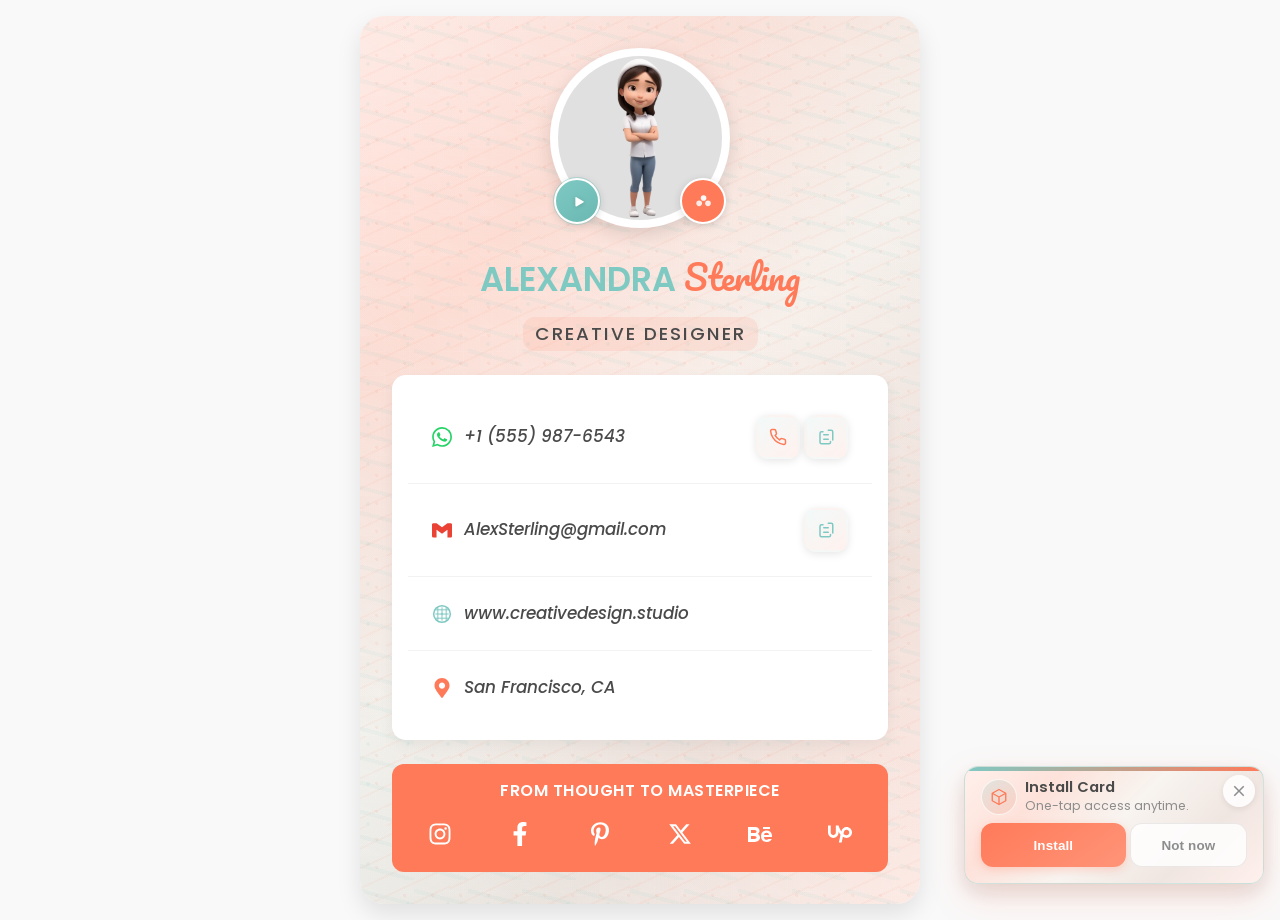
==== commit 42d109d7: "Add files via upload" ====
--- a/index.html
+++ b/index.html
@@ -16,45 +16,12 @@
   <link rel="icon" type="image/png" sizes="512x512" href="assets/icons/favicon/png/android-chrome-512x512.png">
   <link rel="manifest" href="/manifest.webmanifest">
   <script>
-    (function() {
-      window.__dbcInstallPromptEvent = null;
-
-      function captureInstallPrompt(event) {
-        event.preventDefault();
-        window.__dbcInstallPromptEvent = event;
-        window.dispatchEvent(new CustomEvent('dbcinstallpromptready', { detail: event }));
-      }
-
-      window.addEventListener('beforeinstallprompt', captureInstallPrompt);
-
-      if (!('serviceWorker' in navigator) || window.location.protocol === 'file:') {
-        return;
-      }
-
-      navigator.serviceWorker.register('/sw.js', { scope: '/' })
-        .then(function() { return navigator.serviceWorker.ready; })
-        .then(function() {
-          window.dispatchEvent(new CustomEvent('dbcserviceworkerready'));
-        })
-        .catch(function() {});
-
-      navigator.serviceWorker.addEventListener('controllerchange', function() {
-        if (!navigator.serviceWorker.controller) {
-          return;
-        }
-
-        try {
-          if (sessionStorage.getItem('dbc-sw-reloaded') === '1') {
-            return;
-          }
-          sessionStorage.setItem('dbc-sw-reloaded', '1');
-        } catch (error) {
-          return;
-        }
-
-        window.location.reload();
-      });
-    })();
+    window.__dbcDeferredPrompt = null;
+    window.addEventListener('beforeinstallprompt', function(event) {
+      event.preventDefault();
+      window.__dbcDeferredPrompt = event;
+      window.dispatchEvent(new Event('dbc-pwa-prompt-ready'));
+    });
   </script>
   <meta name="mobile-web-app-capable" content="yes">
   <meta name="apple-mobile-web-app-capable" content="yes">
@@ -97,7 +64,7 @@
   <a class="skip-link" href="#main-content">Skip to card content</a>
 
   <!-- PWA Install Banner -->
-  <div id="install-banner"
+  <div id="pwa-install-banner"
        class="install-banner"
        role="dialog"
        aria-labelledby="install-banner-title"
@@ -128,8 +95,8 @@
         <p class="install-banner__guide" id="install-banner-guide" hidden aria-live="polite"></p>
       </div>
       <div class="install-banner__actions">
-        <button type="button" class="install-banner__action">Install</button>
-        <button type="button" class="install-banner__dismiss">Not now</button>
+        <button type="button" id="pwa-install-btn" class="install-banner__action">Install</button>
+        <button type="button" id="pwa-install-dismiss" class="install-banner__dismiss">Not now</button>
       </div>
     </div>
   </div>
@@ -460,7 +427,7 @@
   <script src="js/components/QRModal.js"></script>
   <script src="js/components/VideoModal.js?v=2"></script>
   <script src="js/components/ActionFlower.js"></script>
-  <script src="js/components/InstallBanner.js?v=8"></script>
+  <script src="js/components/InstallBanner.js?v=10"></script>
   <script src="js/main.js"></script>
 </body>
 </html>
--- a/styles/components.css
+++ b/styles/components.css
@@ -487,7 +487,7 @@
   bottom: max(var(--space-md), env(safe-area-inset-bottom));
   z-index: 1100;
   width: min(300px, calc(100vw - var(--space-lg)));
-  pointer-events: none;
+  pointer-events: auto;
 }
 
 .install-banner[hidden] {
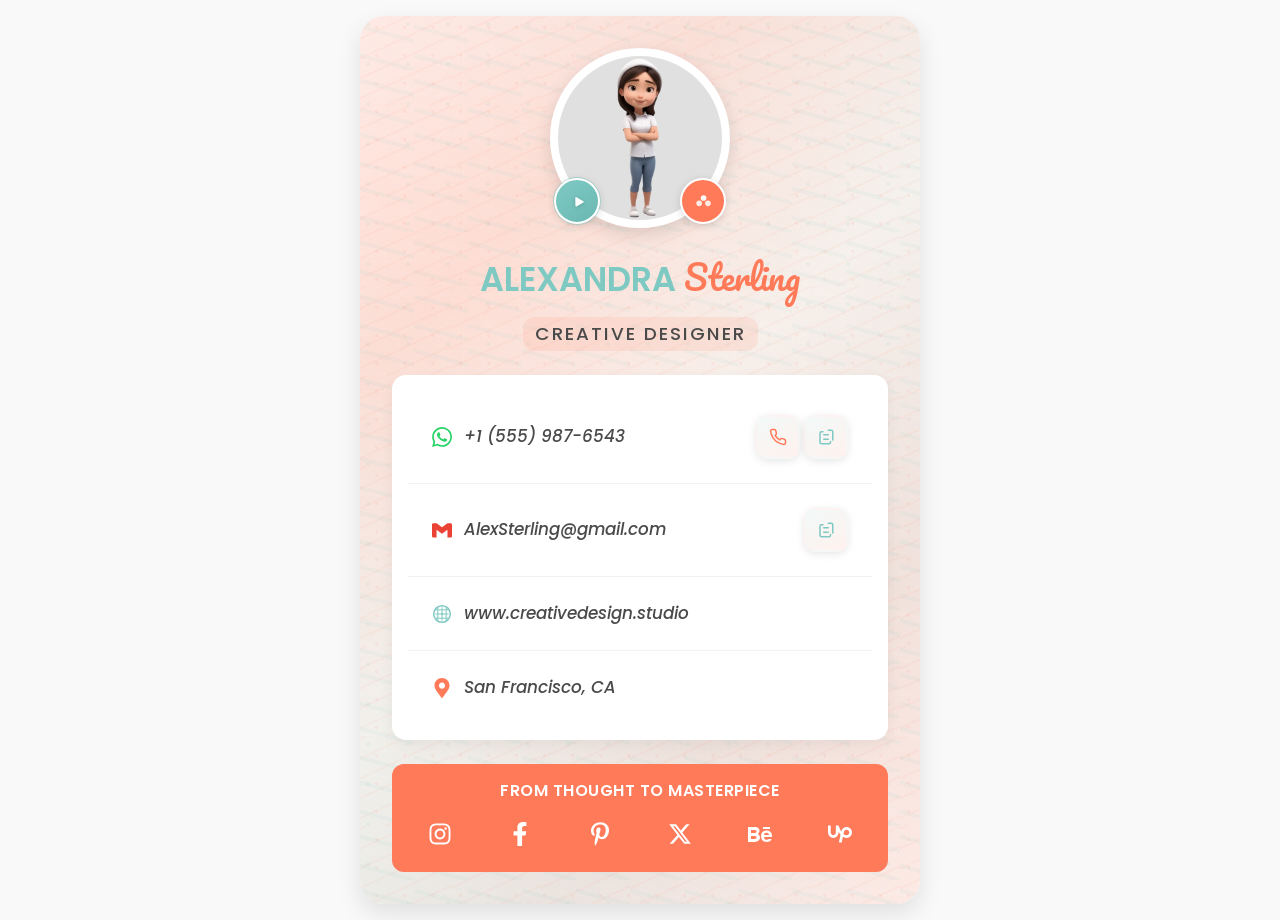
==== commit ed0d18b8: "Add files via upload" ====
--- a/index.html
+++ b/index.html
@@ -15,14 +15,9 @@
   <link rel="icon" type="image/png" sizes="192x192" href="assets/icons/favicon/png/android-chrome-192x192.png">
   <link rel="icon" type="image/png" sizes="512x512" href="assets/icons/favicon/png/android-chrome-512x512.png">
   <link rel="manifest" href="/manifest.webmanifest">
-  <script>
-    window.__dbcDeferredPrompt = null;
-    window.addEventListener('beforeinstallprompt', function(event) {
-      event.preventDefault();
-      window.__dbcDeferredPrompt = event;
-      window.dispatchEvent(new Event('dbc-pwa-prompt-ready'));
-    });
-  </script>
+  <script src="/js/pwa.js"></script>
+  <script defer src="/js/components/InstallBanner.js?v=13"></script>
+  <meta name="application-name" content="Alexandra Sterling">
   <meta name="mobile-web-app-capable" content="yes">
   <meta name="apple-mobile-web-app-capable" content="yes">
   <meta name="apple-mobile-web-app-status-bar-style" content="default">
@@ -427,7 +422,6 @@
   <script src="js/components/QRModal.js"></script>
   <script src="js/components/VideoModal.js?v=2"></script>
   <script src="js/components/ActionFlower.js"></script>
-  <script src="js/components/InstallBanner.js?v=10"></script>
   <script src="js/main.js"></script>
 </body>
 </html>
--- a/styles/components.css
+++ b/styles/components.css
@@ -663,8 +663,13 @@
 }
 
 .install-banner__action.is-waiting {
-  opacity: 0.82;
+  opacity: 0.88;
   pointer-events: none;
+}
+
+.install-banner__action:disabled {
+  opacity: 0.55;
+  cursor: not-allowed;
 }
 
 .install-banner__action.is-ready {
